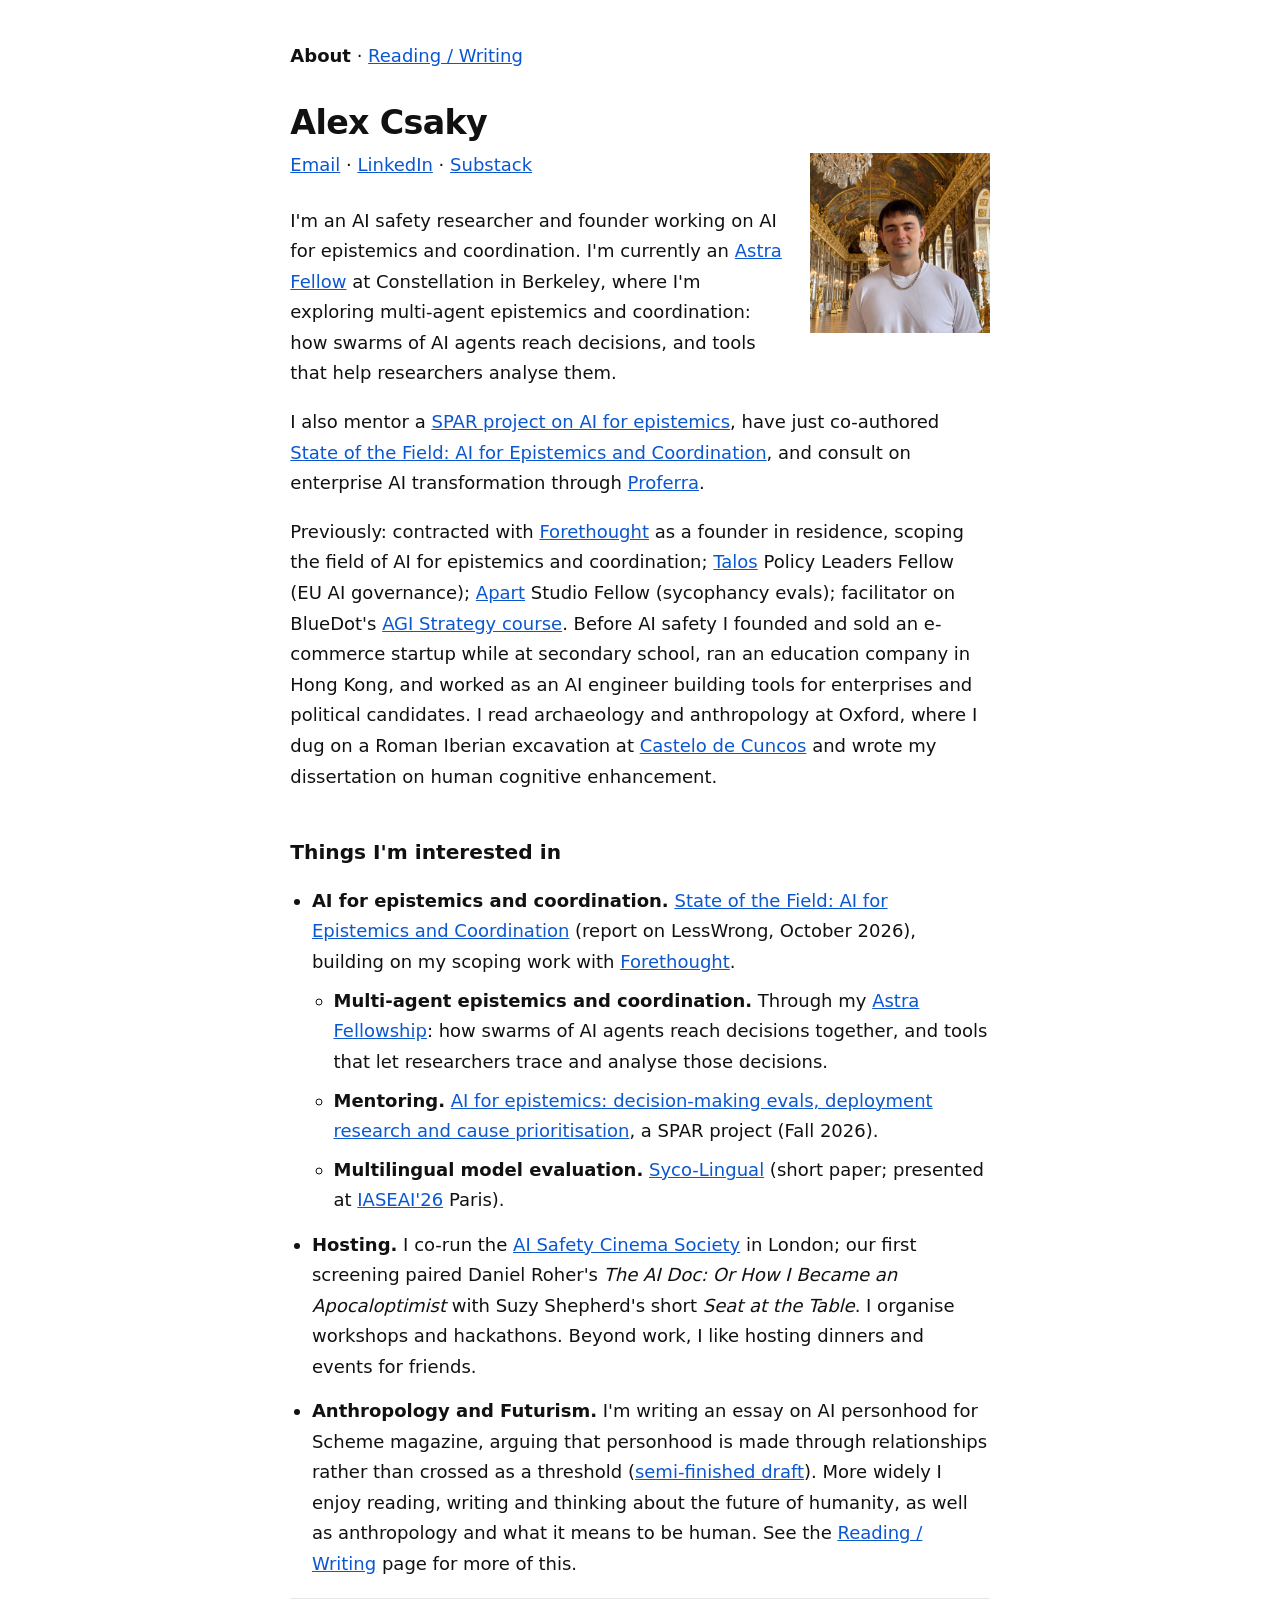
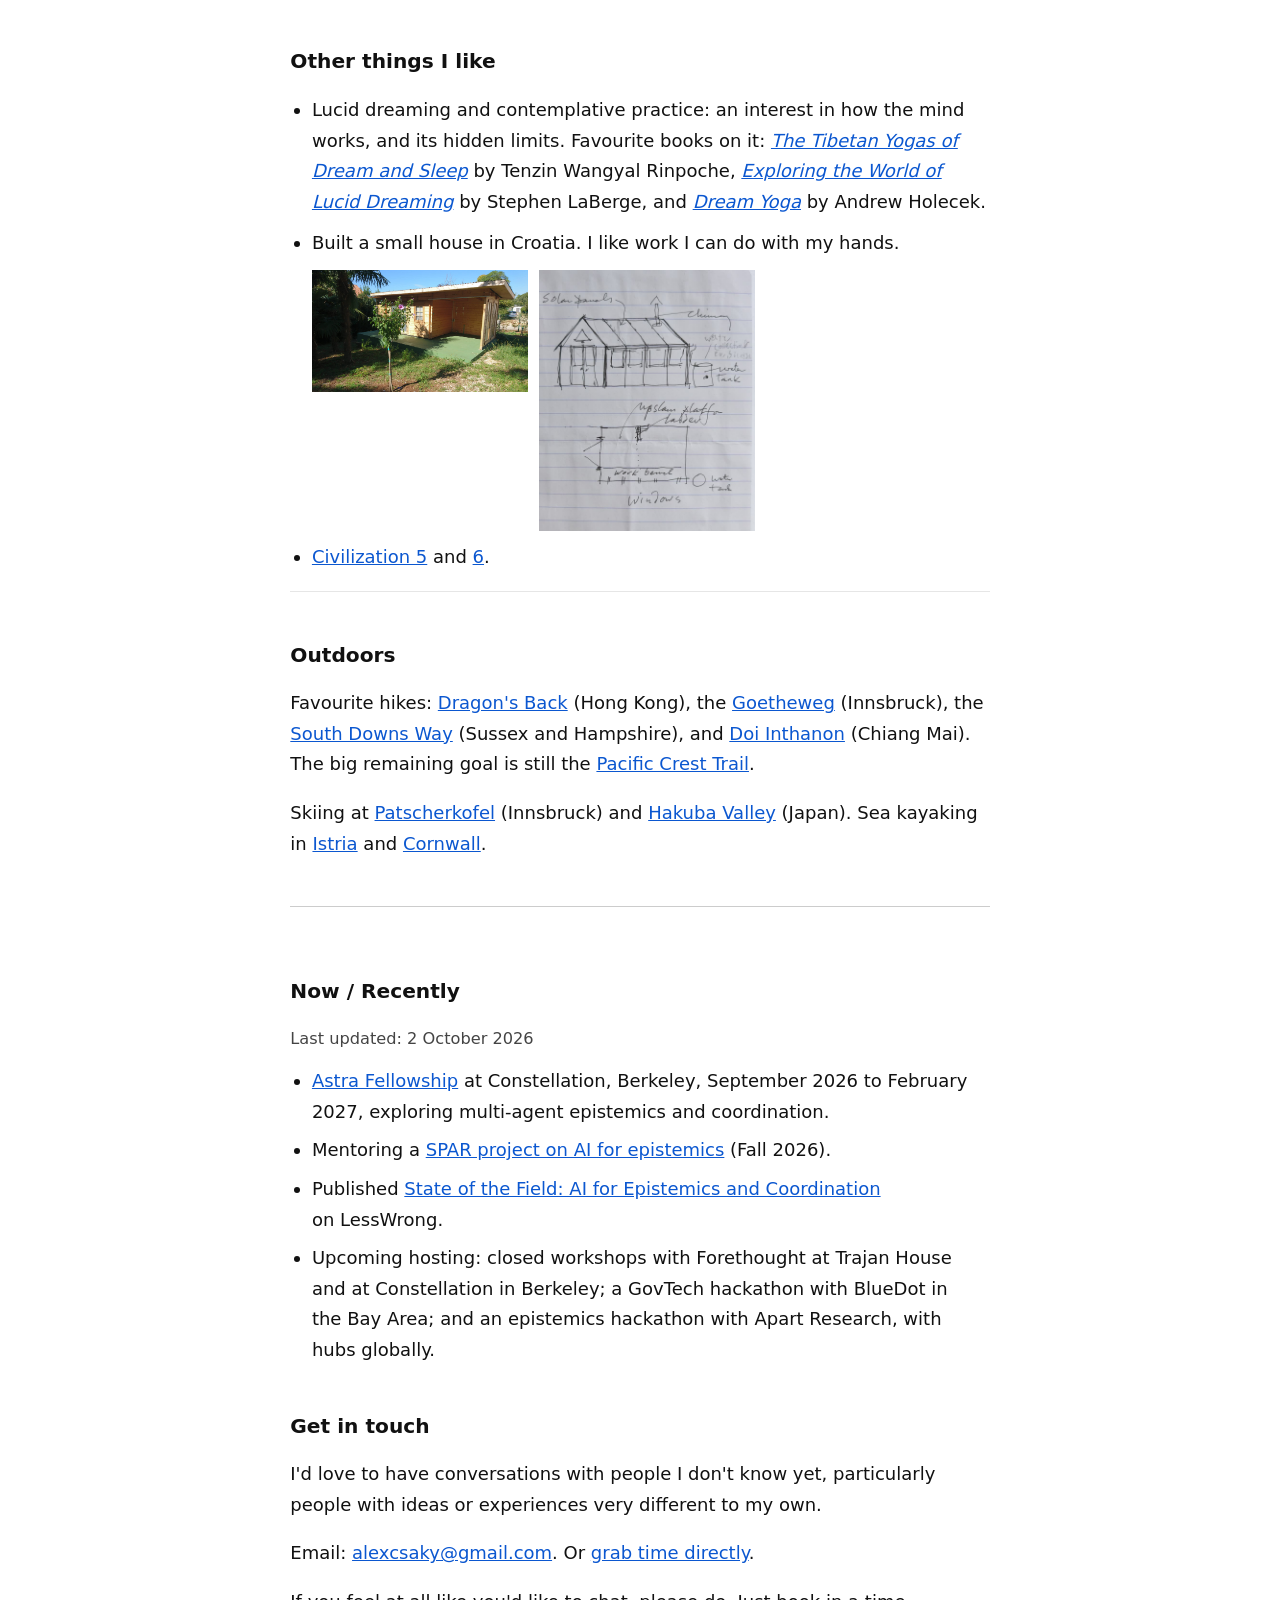
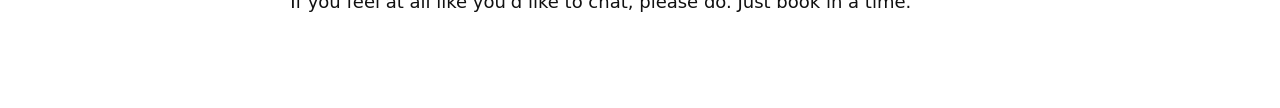
==== index.html @ 769dfc50 "Lead with Astra and multi-agent work; shorten the intro Co-Authored-By: Claude Opus 5.5 <noreply@ant" ====
<!DOCTYPE html>
<html lang="en-GB">
<head>
  <meta charset="utf-8">
  <meta name="viewport" content="width=device-width, initial-scale=1">
  <title>Alex Csaky - AI safety, epistemics, founder</title>
  <meta name="description" content="Alex Csaky is an AI safety researcher and founder working on AI for epistemics and coordination. Astra Fellow exploring multi-agent epistemics and coordination: how swarms of AI agents reach decisions, and tools for researchers who analyse them.">
  <link rel="canonical" href="https://alexcsaky.com/">
  <link rel="icon" href="/favicon.svg" type="image/svg+xml">
  <link rel="stylesheet" href="/style.css">
  <link rel="alternate" type="text/plain" href="/llms-full.txt">
  <link rel="describedby" href="/llms.txt">
  <meta property="og:title" content="Alex Csaky - AI safety, epistemics, founder">
  <meta property="og:description" content="AI safety researcher and founder working on AI for epistemics and coordination. Astra Fellow exploring multi-agent epistemics and coordination: how swarms of AI agents reach decisions, and tools for researchers who analyse them.">
  <meta property="og:url" content="https://alexcsaky.com/">
  <meta property="og:type" content="profile">
  <meta property="og:locale" content="en_GB">
  <meta property="og:site_name" content="Alex Csaky">
  <meta property="profile:first_name" content="Alex">
  <meta property="profile:last_name" content="Csaky">
  <meta property="og:image" content="https://alexcsaky.com/alex.jpg">
  <meta name="twitter:card" content="summary_large_image">
  <meta name="twitter:title" content="Alex Csaky - AI safety, epistemics, founder">
  <meta name="twitter:description" content="AI safety researcher and founder working on AI for epistemics and coordination. Astra Fellow exploring multi-agent epistemics and coordination: how swarms of AI agents reach decisions, and tools for researchers who analyse them.">
  <meta name="twitter:image" content="https://alexcsaky.com/alex.jpg">
  <script type="application/ld+json">
  {
    "@context": "https://schema.org",
    "@graph": [
      {
        "@type": "WebSite",
        "@id": "https://alexcsaky.com/#website",
        "url": "https://alexcsaky.com/",
        "name": "Alex Csaky",
        "inLanguage": "en-GB",
        "dateModified": "2026-10-02",
        "publisher": { "@id": "https://alexcsaky.com/#person" }
      },
      {
        "@type": "Person",
        "@id": "https://alexcsaky.com/#person",
        "name": "Alex Csaky",
        "url": "https://alexcsaky.com/",
        "email": "alexcsaky@gmail.com",
        "image": "https://alexcsaky.com/alex.jpg",
        "jobTitle": "AI safety researcher",
        "description": "AI safety researcher and founder working on AI for epistemics and coordination. Astra Fellow exploring multi-agent epistemics and coordination: how swarms of AI agents reach decisions, and tools for researchers who analyse them.",
        "dateModified": "2026-10-02",
        "affiliation": [
          {
            "@type": "Organization",
            "name": "Astra Fellowship",
            "url": "https://constellation.org/programs/astra"
          },
          {
            "@type": "Organization",
            "name": "Proferra",
            "url": "https://proferra.org/"
          }
        ],
        "alumniOf": {
          "@type": "CollegeOrUniversity",
          "name": "University of Oxford",
          "url": "https://www.ox.ac.uk/"
        },
        "knowsAbout": [
          "AI safety",
          "AI for epistemics and coordination",
          "multi-agent epistemics and coordination",
          "multilingual model evaluation",
          "anthropology"
        ],
        "sameAs": [
          "https://www.linkedin.com/in/alexcsaky",
          "https://github.com/alexcsaky",
          "https://alexcsaky.substack.com/"
        ]
      },
      {
        "@type": "ScholarlyArticle",
        "@id": "https://alexcsaky.com/#syco-lingual",
        "name": "Syco-Lingual",
        "headline": "Syco-Lingual",
        "url": "https://drive.google.com/file/d/1eiPNwKIuWtGbWlBsFRdoDE4I6Yf7R8FO/view",
        "description": "Short paper on multilingual sycophancy evaluation, presented at IASEAI'26 Paris.",
        "author": { "@id": "https://alexcsaky.com/#person" },
        "about": "multilingual model evaluation"
      },
      {
        "@type": "Report",
        "@id": "https://alexcsaky.com/#state-of-the-field",
        "name": "State of the Field: AI for Epistemics and Coordination",
        "headline": "State of the Field: AI for Epistemics and Coordination",
        "url": "https://www.lesswrong.com/posts/uw8RQ8yjKexnhTw6E/state-of-the-field-ai-for-epistemics-and-coordination",
        "datePublished": "2026-10-02",
        "description": "Report mapping the field of AI for epistemics and coordination, drawing on around 65 interviews with builders, funders and researchers.",
        "author": { "@id": "https://alexcsaky.com/#person" },
        "about": "AI for epistemics and coordination"
      }
    ]
  }
  </script>
</head>
<body>
  <main>
    <nav aria-label="Site">
      <a href="/" aria-current="page">About</a>
      ·
      <a href="/writing">Reading / Writing</a>
    </nav>

    <h1>Alex Csaky</h1>
    <figure class="portrait">
      <img src="/alex.jpg" width="960" height="960" alt="Alex Csaky">
    </figure>
    <p class="contact">
      <a href="mailto:alexcsaky@gmail.com">Email</a>
      ·
      <a rel="me" href="https://www.linkedin.com/in/alexcsaky">LinkedIn</a>
      ·
      <a rel="me" href="https://alexcsaky.substack.com/">Substack</a>
    </p>

    <p>I'm an AI safety researcher and founder working on AI for epistemics and coordination. I'm currently an <a href="https://constellation.org/programs/astra">Astra Fellow</a> at Constellation in Berkeley, where I'm exploring multi-agent epistemics and coordination: how swarms of AI agents reach decisions, and tools that help researchers analyse them.</p>

    <p>I also mentor a <a href="https://sparai.org/projects/f26/rec9Oet0sZQOusVbi/">SPAR project on AI for epistemics</a>, have just co-authored <a href="https://www.lesswrong.com/posts/uw8RQ8yjKexnhTw6E/state-of-the-field-ai-for-epistemics-and-coordination">State of the Field: AI for Epistemics and Coordination</a>, and consult on enterprise AI transformation through <a href="https://proferra.org/">Proferra</a>.</p>

    <p>Previously: contracted with <a href="https://www.forethought.org/">Forethought</a> as a founder in residence, scoping the field of AI for epistemics and coordination; <a href="https://www.talosnetwork.org/">Talos</a> Policy Leaders Fellow (EU AI governance); <a href="https://apartresearch.com/">Apart</a> Studio Fellow (sycophancy evals); facilitator on BlueDot's <a href="https://bluedot.org/courses/agi-strategy">AGI Strategy course</a>. Before AI safety I founded and sold an e-commerce startup while at secondary school, ran an education company in Hong Kong, and worked as an AI engineer building tools for enterprises and political candidates. I read archaeology and anthropology at Oxford, where I dug on a Roman Iberian excavation at <a href="https://www.castelodecuncosproject.com/">Castelo de Cuncos</a> and wrote my dissertation on human cognitive enhancement.</p>

    <h2>Things I'm interested in</h2>
    <ul class="receipts">
      <li>
        <strong>AI for epistemics and coordination.</strong>
        <a href="https://www.lesswrong.com/posts/uw8RQ8yjKexnhTw6E/state-of-the-field-ai-for-epistemics-and-coordination">State of the Field: AI for Epistemics and Coordination</a>
        (report on LessWrong, October 2026), building on my scoping work with <a href="https://www.forethought.org/">Forethought</a>.
        <ul>
          <li>
            <strong>Multi-agent epistemics and coordination.</strong>
            Through my <a href="https://constellation.org/programs/astra">Astra Fellowship</a>: how swarms of AI agents reach decisions together, and tools that let researchers trace and analyse those decisions.
          </li>
          <li>
            <strong>Mentoring.</strong>
            <a href="https://sparai.org/projects/f26/rec9Oet0sZQOusVbi/">AI for epistemics: decision-making evals, deployment research and cause prioritisation</a>, a SPAR project (Fall 2026).
          </li>
          <li>
            <strong>Multilingual model evaluation.</strong>
            <a href="https://drive.google.com/file/d/1eiPNwKIuWtGbWlBsFRdoDE4I6Yf7R8FO/view">Syco-Lingual</a>
            (short paper; presented at
            <a href="https://www.iaseai.org/">IASEAI'26</a> Paris).
          </li>
        </ul>
      </li>
      <li>
        <strong>Hosting.</strong>
        I co-run the <a href="https://luma.com/kp2cff0u">AI Safety Cinema Society</a> in London; our first screening paired Daniel Roher's <em>The AI Doc: Or How I Became an Apocaloptimist</em> with Suzy Shepherd's short <em>Seat at the Table</em>. I organise workshops and hackathons. Beyond work, I like hosting dinners and events for friends.
      </li>
      <li>
        <strong>Anthropology and Futurism.</strong>
        I'm writing an essay on AI personhood for Scheme magazine, arguing that personhood is made through relationships rather than crossed as a threshold
        (<a href="https://docs.google.com/document/d/1YOCFeEOWer5-YHvAE5T7p64CQtV5vrJy/edit?usp=sharing">semi-finished draft</a>).
        More widely I enjoy reading, writing and thinking about the future of humanity, as well as anthropology and what it means to be human. See the <a href="/writing">Reading / Writing</a> page for more of this.
      </li>
    </ul>

    <section class="texture" aria-labelledby="other-things">
      <h2 id="other-things">Other things I like</h2>
      <ul>
        <li>
          Lucid dreaming and contemplative practice: an interest in how the mind works, and its hidden limits.
          Favourite books on it:
          <a href="https://www.penguinrandomhouse.com/books/224291/the-tibetan-yogas-of-dream-and-sleep-by-tenzin-wangyal-rinpoche/"><em>The Tibetan Yogas of Dream and Sleep</em></a> by Tenzin Wangyal Rinpoche,
          <a href="https://www.penguinrandomhouse.com/books/96900/exploring-the-world-of-lucid-dreaming-by-stephen-laberge-phd-and-howard-rheingold/"><em>Exploring the World of Lucid Dreaming</em></a> by Stephen LaBerge,
          and <a href="https://www.soundstrue.com/products/dream-yoga"><em>Dream Yoga</em></a> by Andrew Holecek.
        </li>
        <li>
          Built a small house in Croatia. I like work I can do with my hands.
          <figure class="house">
            <img src="/house.jpg" width="1496" height="842" alt="Small wooden house in Croatia, with a porch and a young tree in flower">
            <img src="/sketch.jpg" width="900" height="1088" alt="Notebook sketch of the house: perspective drawing and floor plan, with solar panels, chimney, and water tank">
          </figure>
        </li>
        <li>
          <a href="https://en.wikipedia.org/wiki/Civilization_V">Civilization 5</a>
          and
          <a href="https://en.wikipedia.org/wiki/Civilization_VI">6</a>.
        </li>
      </ul>
    </section>

    <section class="texture" aria-labelledby="outdoors">
      <h2 id="outdoors">Outdoors</h2>
      <p>
        Favourite hikes:
        <a href="https://en.wikipedia.org/wiki/Dragon%27s_Back">Dragon's Back</a> (Hong Kong),
        the <a href="https://nordkette.com/en/hiking-trails/the-goetheweg/">Goetheweg</a> (Innsbruck),
        the <a href="https://www.nationaltrail.co.uk/en_GB/trails/south-downs-way/">South Downs Way</a> (Sussex and Hampshire),
        and <a href="https://en.wikipedia.org/wiki/Doi_Inthanon">Doi Inthanon</a> (Chiang Mai).
        The big remaining goal is still the <a href="https://www.pcta.org/">Pacific Crest Trail</a>.
      </p>
      <p>
        Skiing at <a href="https://en.wikipedia.org/wiki/Patscherkofel">Patscherkofel</a> (Innsbruck) and
        <a href="https://www.hakubavalley.com/">Hakuba Valley</a> (Japan).
        Sea kayaking in <a href="https://en.wikipedia.org/wiki/Istria">Istria</a> and
        <a href="https://en.wikipedia.org/wiki/Cornwall">Cornwall</a>.
      </p>
    </section>

    <section id="now" aria-labelledby="now-heading">
      <h2 id="now-heading">Now / Recently</h2>
      <p class="updated">Last updated: <time datetime="2026-10-02">2 October 2026</time></p>
      <ul>
        <li>
          <a href="https://constellation.org/programs/astra">Astra Fellowship</a>
          at Constellation, Berkeley, September 2026 to February 2027, exploring multi-agent epistemics and coordination.
        </li>
        <li>Mentoring a <a href="https://sparai.org/projects/f26/rec9Oet0sZQOusVbi/">SPAR project on AI for epistemics</a> (Fall 2026).</li>
        <li>
          Published <a href="https://www.lesswrong.com/posts/uw8RQ8yjKexnhTw6E/state-of-the-field-ai-for-epistemics-and-coordination">State of the Field: AI for Epistemics and Coordination</a> on LessWrong.
        </li>
        <li>Upcoming hosting: closed workshops with Forethought at Trajan House and at Constellation in Berkeley; a GovTech hackathon with BlueDot in the Bay Area; and an epistemics hackathon with Apart Research, with hubs globally.</li>
      </ul>
    </section>

    <section id="contact" aria-labelledby="contact-heading">
      <h2 id="contact-heading">Get in touch</h2>
      <p>I'd love to have conversations with people I don't know yet, particularly people with ideas or experiences very different to my own.</p>
      <p>
        Email:
        <a href="mailto:alexcsaky@gmail.com">alexcsaky@gmail.com</a>.
        Or <a href="https://calendly.com/alexcsaky/chat">grab time directly</a>.
      </p>
      <p>If you feel at all like you'd like to chat, please do. Just book in a time.</p>
    </section>
  </main>
</body>
</html>
---- style.css ----
*,
*::before,
*::after {
  box-sizing: border-box;
}

html {
  font-size: 112.5%;
}

body {
  margin: 0;
  color: #111;
  background: #fff;
  font-family: system-ui, "Segoe UI", Roboto, Helvetica, Arial, sans-serif;
  line-height: 1.7;
  overflow-wrap: break-word;
}

main {
  max-width: 65ch;
  margin: 0 auto;
  padding: 2.25rem 1.25rem 4rem;
}

nav {
  margin-bottom: 1.75rem;
}

nav a[aria-current="page"] {
  color: inherit;
  text-decoration: none;
  font-weight: 600;
}

h1,
h2,
h3 {
  text-wrap: balance;
}

h1 {
  font-size: 1.85rem;
  font-weight: 650;
  letter-spacing: -0.02em;
  line-height: 1.2;
  margin: 0 0 0.4rem;
}

h2 {
  font-size: 1.12rem;
  font-weight: 650;
  margin: 2.4rem 0 0.9rem;
  clear: both;
}

h3 {
  font-size: 1rem;
  font-weight: 650;
  margin: 1.4rem 0 0.5rem;
}

p,
ul {
  margin: 0 0 1rem;
  text-wrap: pretty;
}

ul {
  padding-left: 1.2rem;
}

li + li {
  margin-top: 0.45rem;
}

.receipts > li {
  margin-top: 0.75rem;
}

.receipts ul {
  margin: 0.45rem 0 0;
}

.texture {
  border-top: 1px solid #e6e6e6;
  padding-top: 0.15rem;
}

.texture li {
  margin-top: 0.6rem;
}

.contact {
  margin: 0 0 1.4rem;
}

a {
  color: #0b57d0;
}

a:visited {
  color: #5b21b6;
}

a:hover {
  text-decoration-thickness: 2px;
}

a:focus-visible {
  outline: 2px solid #111;
  outline-offset: 2px;
}

.placeholder {
  background: #fff3bf;
}

#now {
  margin-top: 2.6rem;
  padding-top: 1.35rem;
  border-top: 1px solid #ccc;
}

.updated {
  color: #444;
  font-size: 0.9rem;
  margin-bottom: 0.75rem;
}

#contact {
  margin-top: 2.4rem;
}

footer {
  margin-top: 3rem;
  color: #666;
  font-size: 0.85rem;
}

.portrait {
  margin: 0 0 1.25rem;
  padding: 0;
}

.portrait img {
  display: block;
  width: 10rem;
  height: auto;
}

.house {
  display: flex;
  flex-wrap: wrap;
  align-items: flex-start;
  gap: 0.6rem;
  margin: 0.65rem 0 0;
  padding: 0;
}

.house img {
  display: block;
  width: 12rem;
  height: auto;
}

@media (min-width: 52rem) {
  .portrait {
    float: right;
    margin: 0.2rem 0 1rem 1.4rem;
  }
}
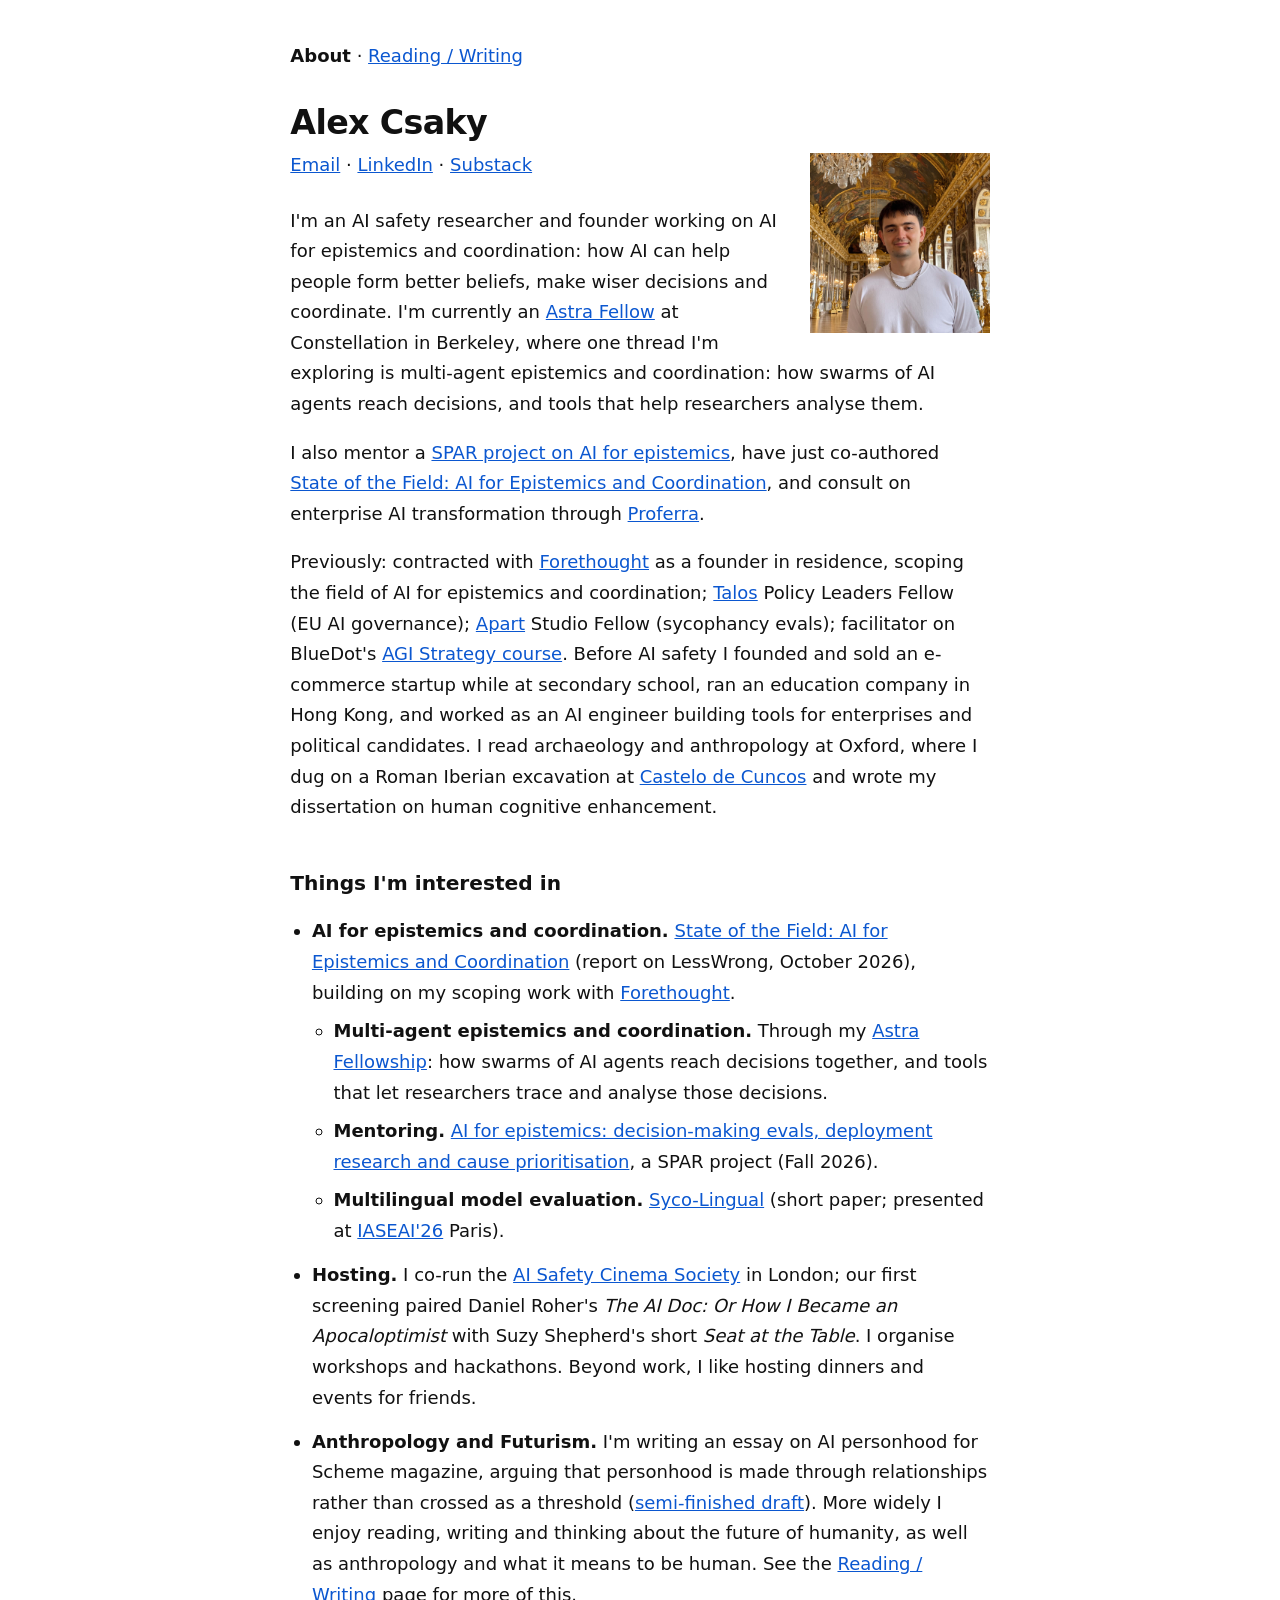
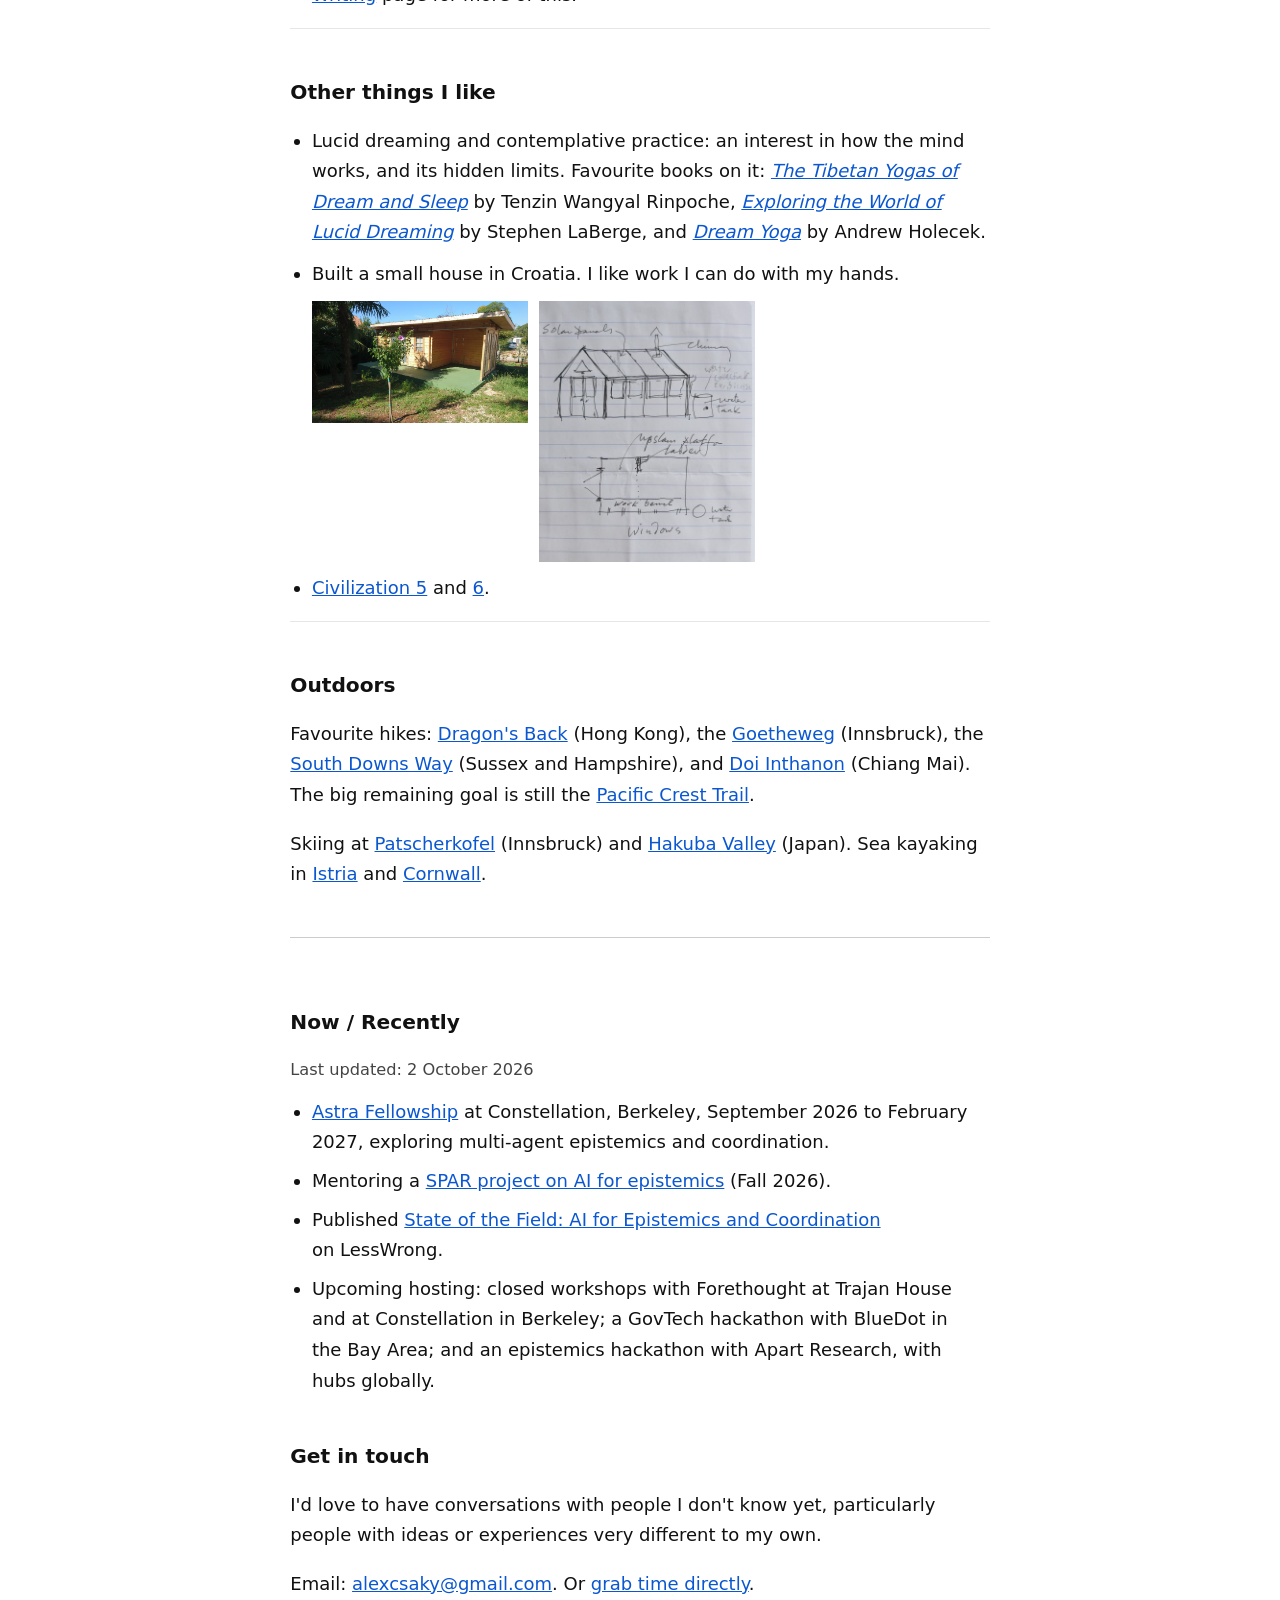
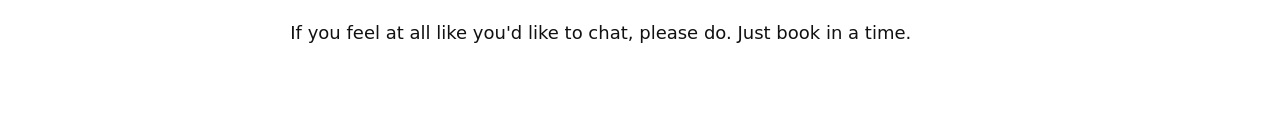
==== commit df49d03d: "Frame multi-agent work as one current thread within AI for epistemics and coordination Co-Authored-B" ====
--- a/index.html
+++ b/index.html
@@ -4,14 +4,14 @@
   <meta charset="utf-8">
   <meta name="viewport" content="width=device-width, initial-scale=1">
   <title>Alex Csaky - AI safety, epistemics, founder</title>
-  <meta name="description" content="Alex Csaky is an AI safety researcher and founder working on AI for epistemics and coordination. Astra Fellow exploring multi-agent epistemics and coordination: how swarms of AI agents reach decisions, and tools for researchers who analyse them.">
+  <meta name="description" content="Alex Csaky is an AI safety researcher and founder working on AI for epistemics and coordination: how AI can help people form better beliefs, make wiser decisions and coordinate. Astra Fellow, currently exploring multi-agent epistemics.">
   <link rel="canonical" href="https://alexcsaky.com/">
   <link rel="icon" href="/favicon.svg" type="image/svg+xml">
   <link rel="stylesheet" href="/style.css">
   <link rel="alternate" type="text/plain" href="/llms-full.txt">
   <link rel="describedby" href="/llms.txt">
   <meta property="og:title" content="Alex Csaky - AI safety, epistemics, founder">
-  <meta property="og:description" content="AI safety researcher and founder working on AI for epistemics and coordination. Astra Fellow exploring multi-agent epistemics and coordination: how swarms of AI agents reach decisions, and tools for researchers who analyse them.">
+  <meta property="og:description" content="AI safety researcher and founder working on AI for epistemics and coordination: how AI can help people form better beliefs, make wiser decisions and coordinate. Astra Fellow, currently exploring multi-agent epistemics.">
   <meta property="og:url" content="https://alexcsaky.com/">
   <meta property="og:type" content="profile">
   <meta property="og:locale" content="en_GB">
@@ -21,7 +21,7 @@
   <meta property="og:image" content="https://alexcsaky.com/alex.jpg">
   <meta name="twitter:card" content="summary_large_image">
   <meta name="twitter:title" content="Alex Csaky - AI safety, epistemics, founder">
-  <meta name="twitter:description" content="AI safety researcher and founder working on AI for epistemics and coordination. Astra Fellow exploring multi-agent epistemics and coordination: how swarms of AI agents reach decisions, and tools for researchers who analyse them.">
+  <meta name="twitter:description" content="AI safety researcher and founder working on AI for epistemics and coordination: how AI can help people form better beliefs, make wiser decisions and coordinate. Astra Fellow, currently exploring multi-agent epistemics.">
   <meta name="twitter:image" content="https://alexcsaky.com/alex.jpg">
   <script type="application/ld+json">
   {
@@ -44,7 +44,7 @@
         "email": "alexcsaky@gmail.com",
         "image": "https://alexcsaky.com/alex.jpg",
         "jobTitle": "AI safety researcher",
-        "description": "AI safety researcher and founder working on AI for epistemics and coordination. Astra Fellow exploring multi-agent epistemics and coordination: how swarms of AI agents reach decisions, and tools for researchers who analyse them.",
+        "description": "AI safety researcher and founder working on AI for epistemics and coordination: how AI can help people form better beliefs, make wiser decisions and coordinate. Astra Fellow, currently exploring multi-agent epistemics.",
         "dateModified": "2026-10-02",
         "affiliation": [
           {
@@ -121,7 +121,7 @@
       <a rel="me" href="https://alexcsaky.substack.com/">Substack</a>
     </p>
 
-    <p>I'm an AI safety researcher and founder working on AI for epistemics and coordination. I'm currently an <a href="https://constellation.org/programs/astra">Astra Fellow</a> at Constellation in Berkeley, where I'm exploring multi-agent epistemics and coordination: how swarms of AI agents reach decisions, and tools that help researchers analyse them.</p>
+    <p>I'm an AI safety researcher and founder working on AI for epistemics and coordination: how AI can help people form better beliefs, make wiser decisions and coordinate. I'm currently an <a href="https://constellation.org/programs/astra">Astra Fellow</a> at Constellation in Berkeley, where one thread I'm exploring is multi-agent epistemics and coordination: how swarms of AI agents reach decisions, and tools that help researchers analyse them.</p>
 
     <p>I also mentor a <a href="https://sparai.org/projects/f26/rec9Oet0sZQOusVbi/">SPAR project on AI for epistemics</a>, have just co-authored <a href="https://www.lesswrong.com/posts/uw8RQ8yjKexnhTw6E/state-of-the-field-ai-for-epistemics-and-coordination">State of the Field: AI for Epistemics and Coordination</a>, and consult on enterprise AI transformation through <a href="https://proferra.org/">Proferra</a>.</p>
 
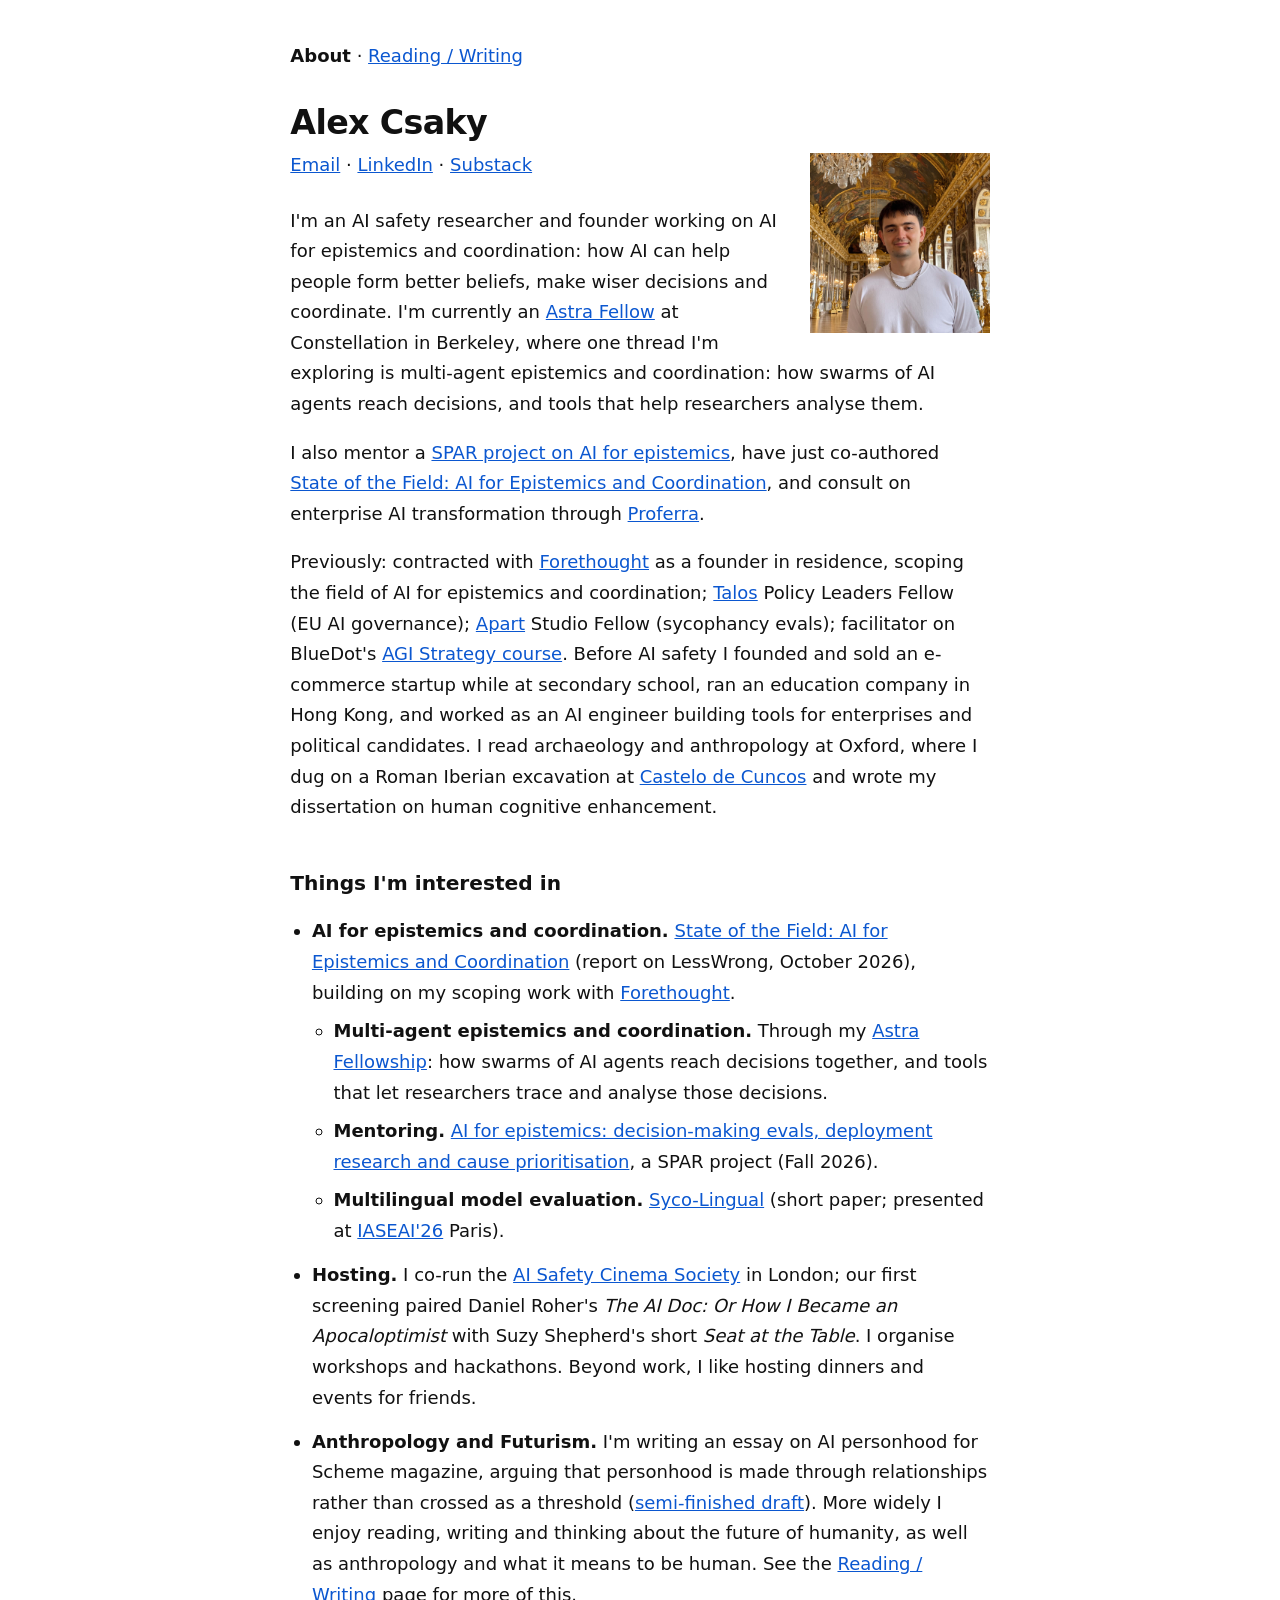
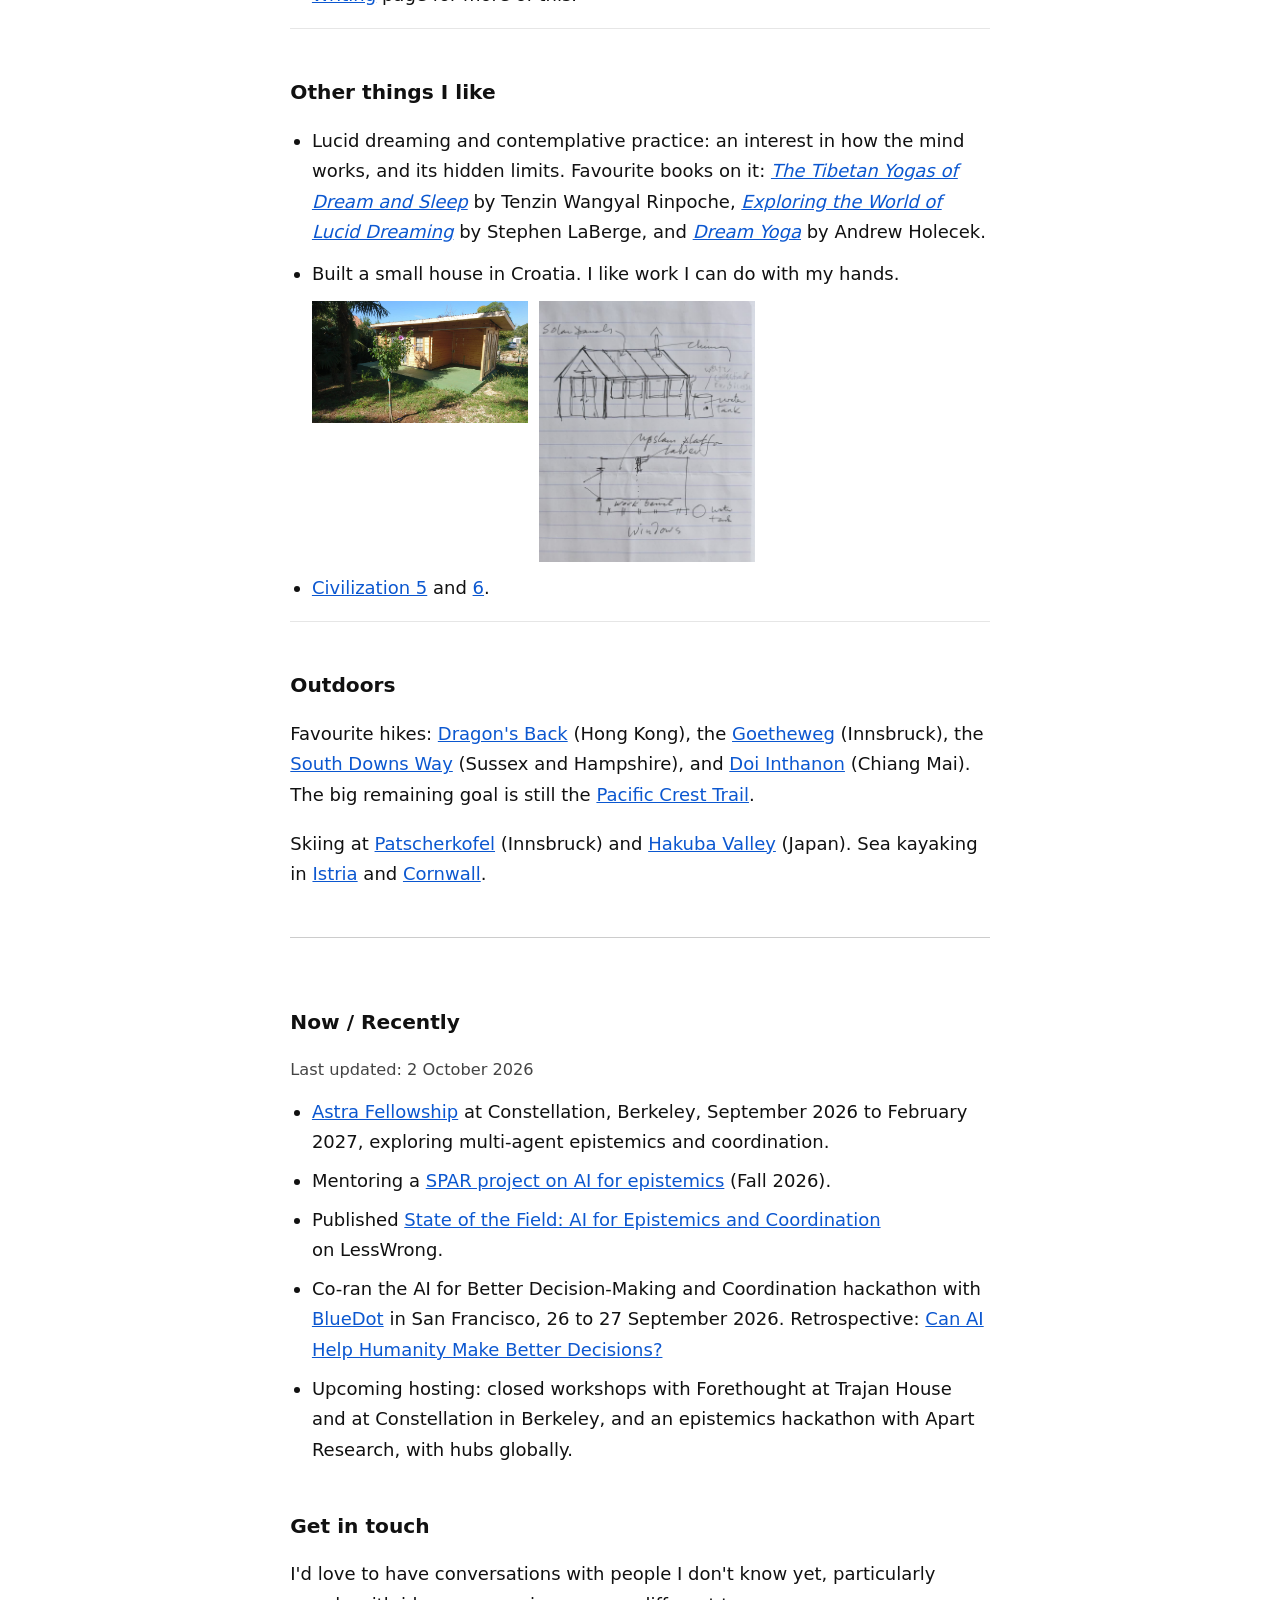
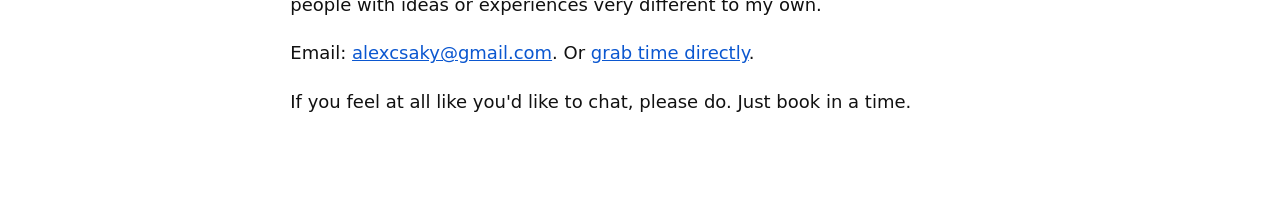
==== commit dddbd4ee: "Add BlueDot hackathon retrospective to Now and Reading / Writing Co-Authored-By: Claude Opus 5.5 <no" ====
--- a/index.html
+++ b/index.html
@@ -217,7 +217,10 @@
         <li>
           Published <a href="https://www.lesswrong.com/posts/uw8RQ8yjKexnhTw6E/state-of-the-field-ai-for-epistemics-and-coordination">State of the Field: AI for Epistemics and Coordination</a> on LessWrong.
         </li>
-        <li>Upcoming hosting: closed workshops with Forethought at Trajan House and at Constellation in Berkeley; a GovTech hackathon with BlueDot in the Bay Area; and an epistemics hackathon with Apart Research, with hubs globally.</li>
+        <li>
+          Co-ran the AI for Better Decision-Making and Coordination hackathon with <a href="https://bluedot.org/">BlueDot</a> in San Francisco, 26 to 27 September 2026. Retrospective: <a href="https://blog.bluedot.org/p/can-ai-help-humanity-make-better">Can AI Help Humanity Make Better Decisions?</a>
+        </li>
+        <li>Upcoming hosting: closed workshops with Forethought at Trajan House and at Constellation in Berkeley, and an epistemics hackathon with Apart Research, with hubs globally.</li>
       </ul>
     </section>
 
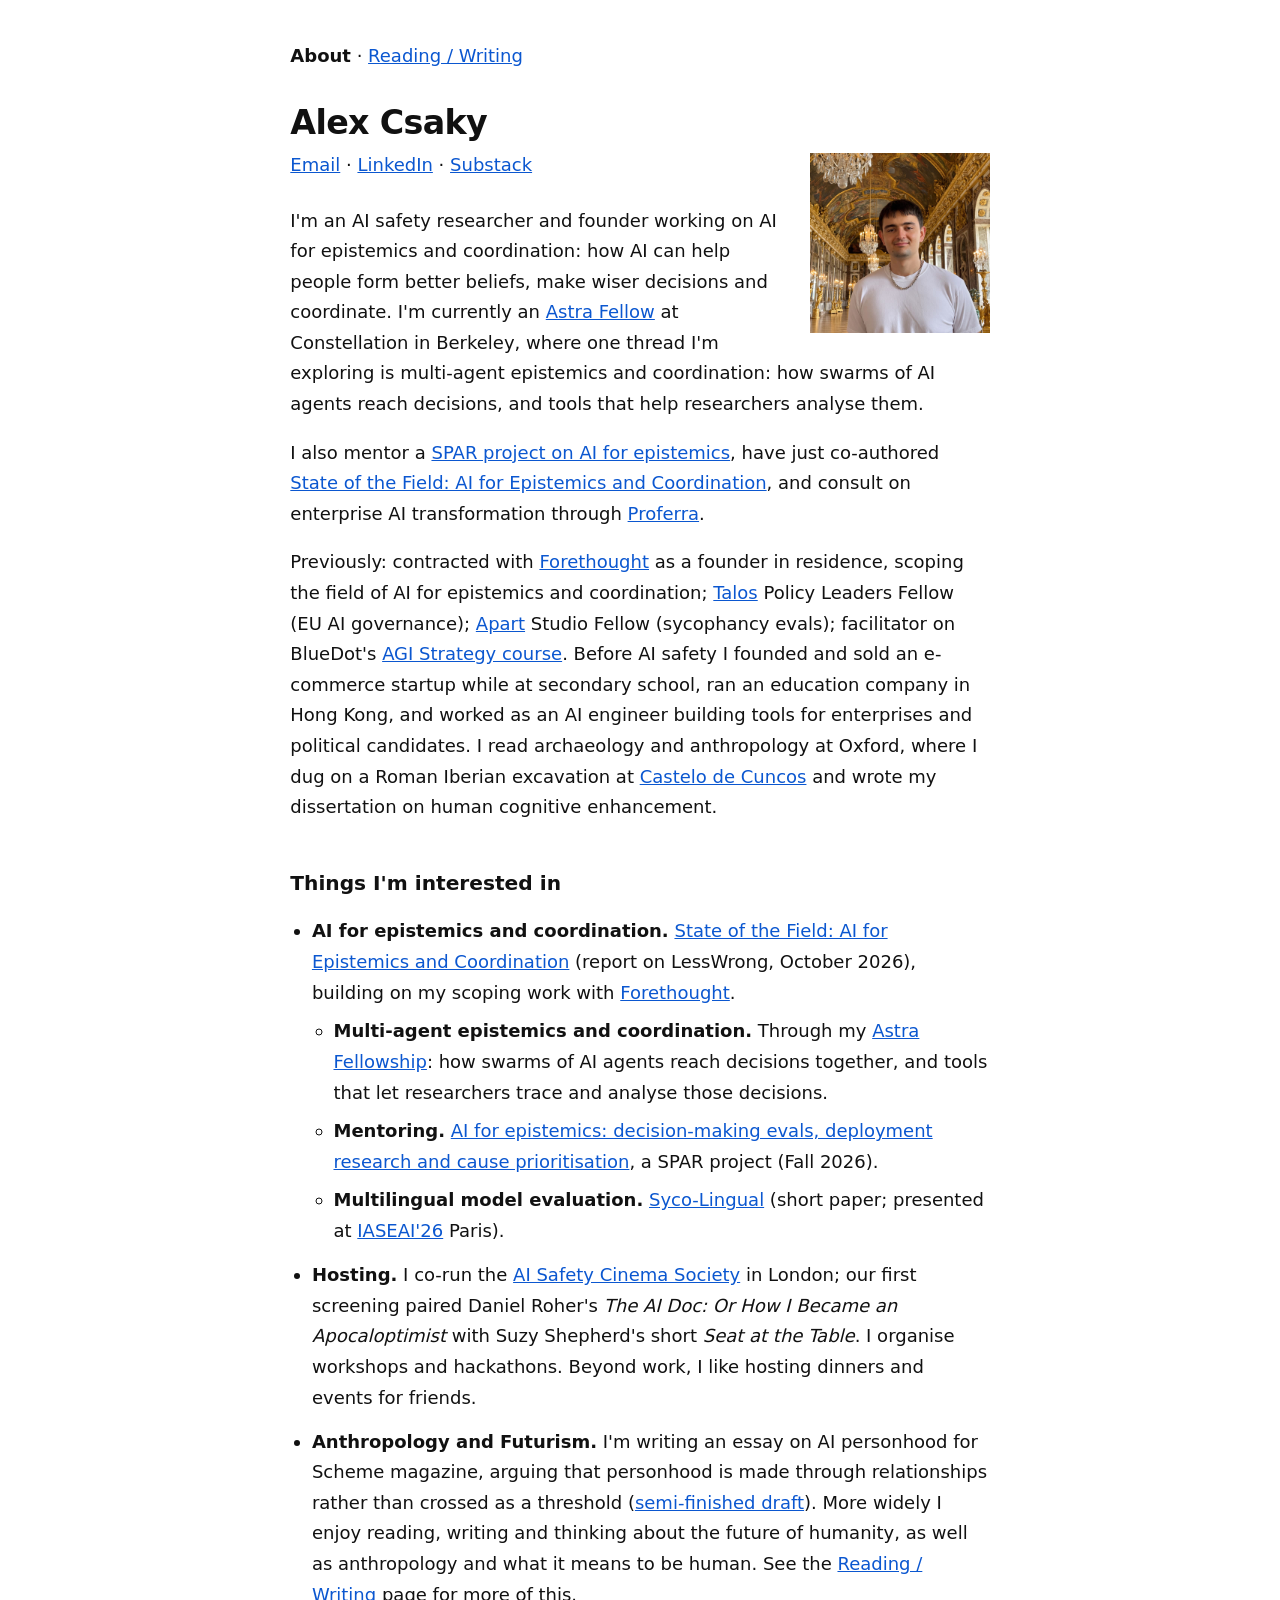
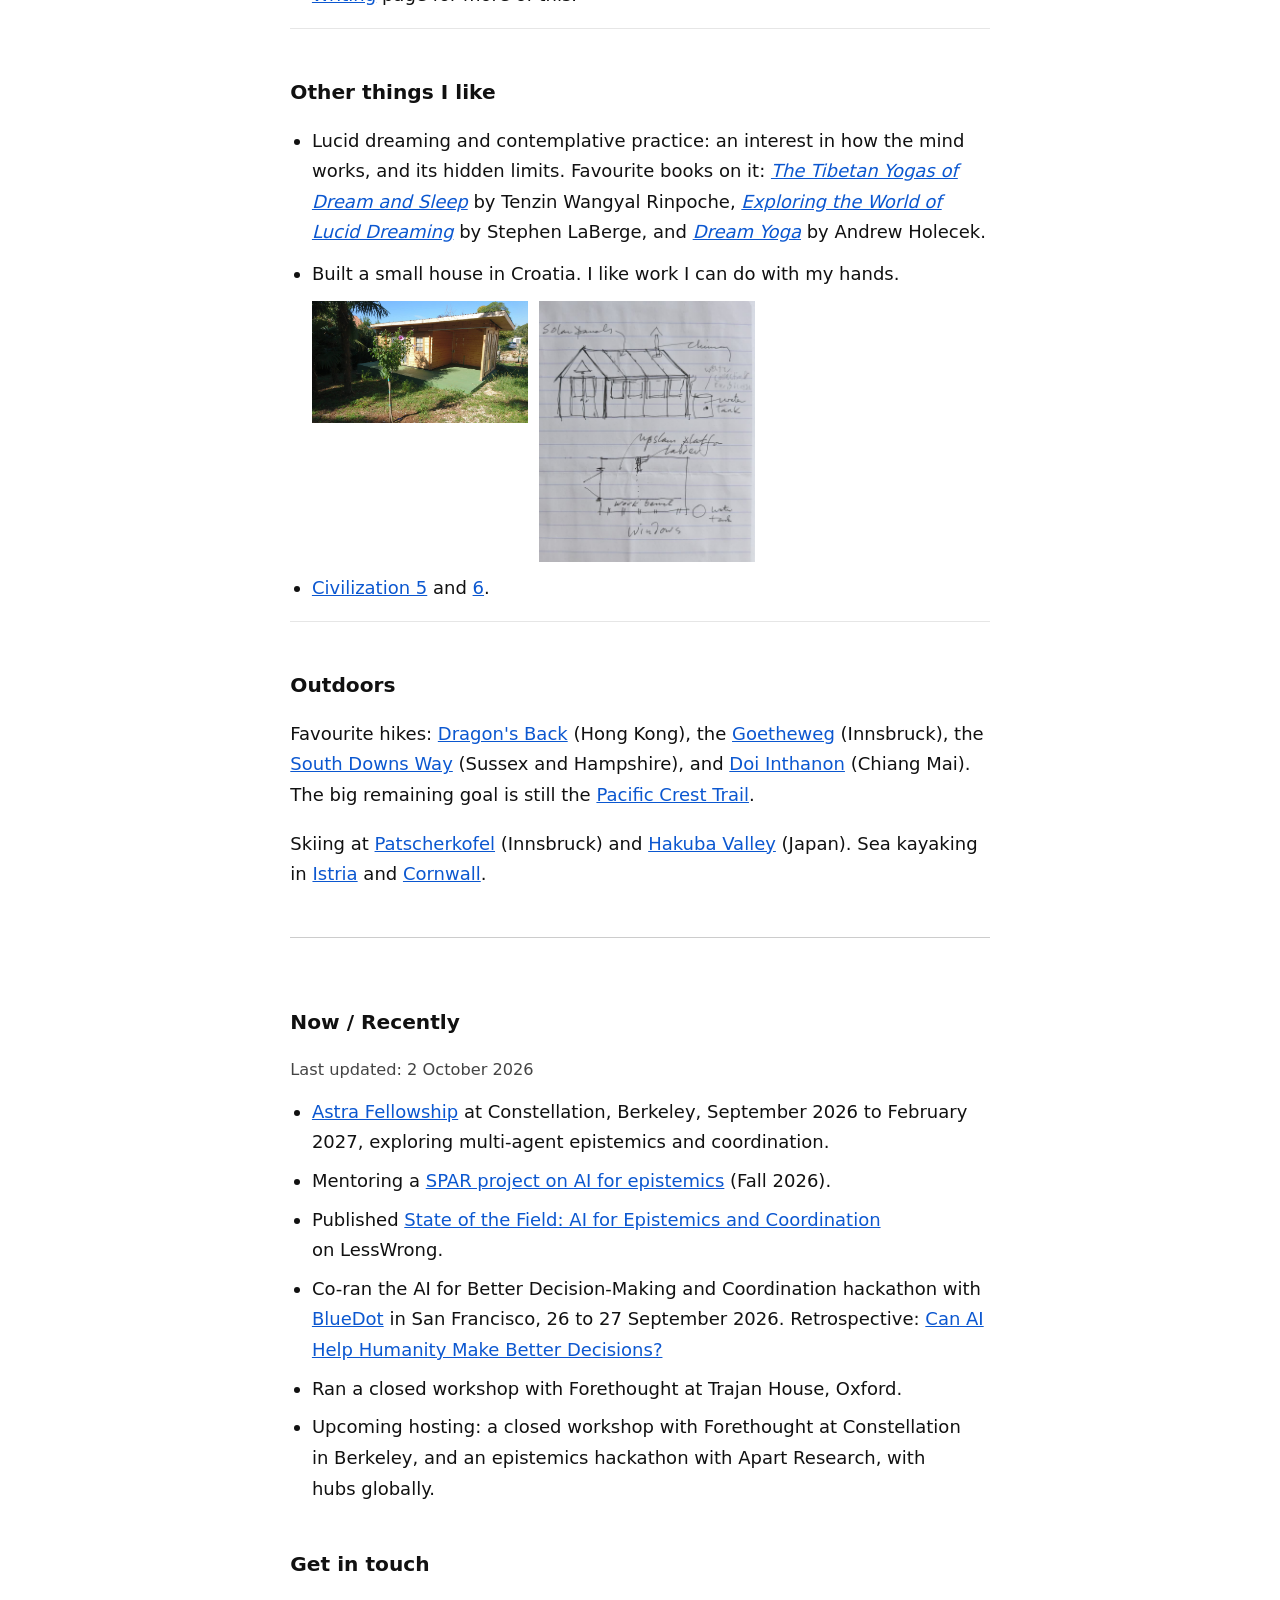
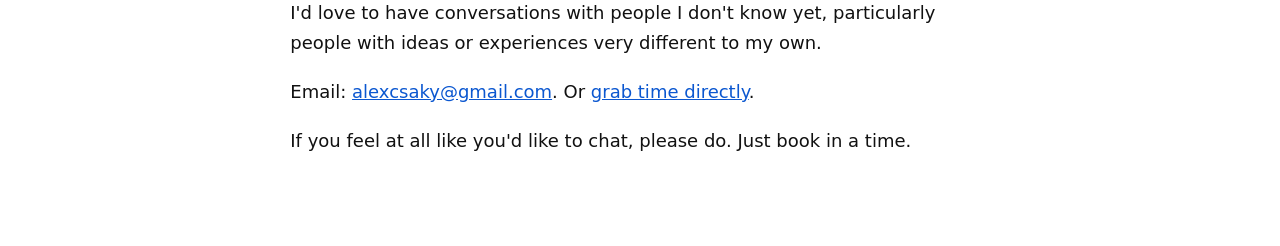
==== commit 376cc71a: "Mark the Forethought workshop at Trajan House as done Co-Authored-By: Claude Opus 5.5 <noreply@anthr" ====
--- a/index.html
+++ b/index.html
@@ -220,7 +220,8 @@
         <li>
           Co-ran the AI for Better Decision-Making and Coordination hackathon with <a href="https://bluedot.org/">BlueDot</a> in San Francisco, 26 to 27 September 2026. Retrospective: <a href="https://blog.bluedot.org/p/can-ai-help-humanity-make-better">Can AI Help Humanity Make Better Decisions?</a>
         </li>
-        <li>Upcoming hosting: closed workshops with Forethought at Trajan House and at Constellation in Berkeley, and an epistemics hackathon with Apart Research, with hubs globally.</li>
+        <li>Ran a closed workshop with Forethought at Trajan House, Oxford.</li>
+        <li>Upcoming hosting: a closed workshop with Forethought at Constellation in Berkeley, and an epistemics hackathon with Apart Research, with hubs globally.</li>
       </ul>
     </section>
 
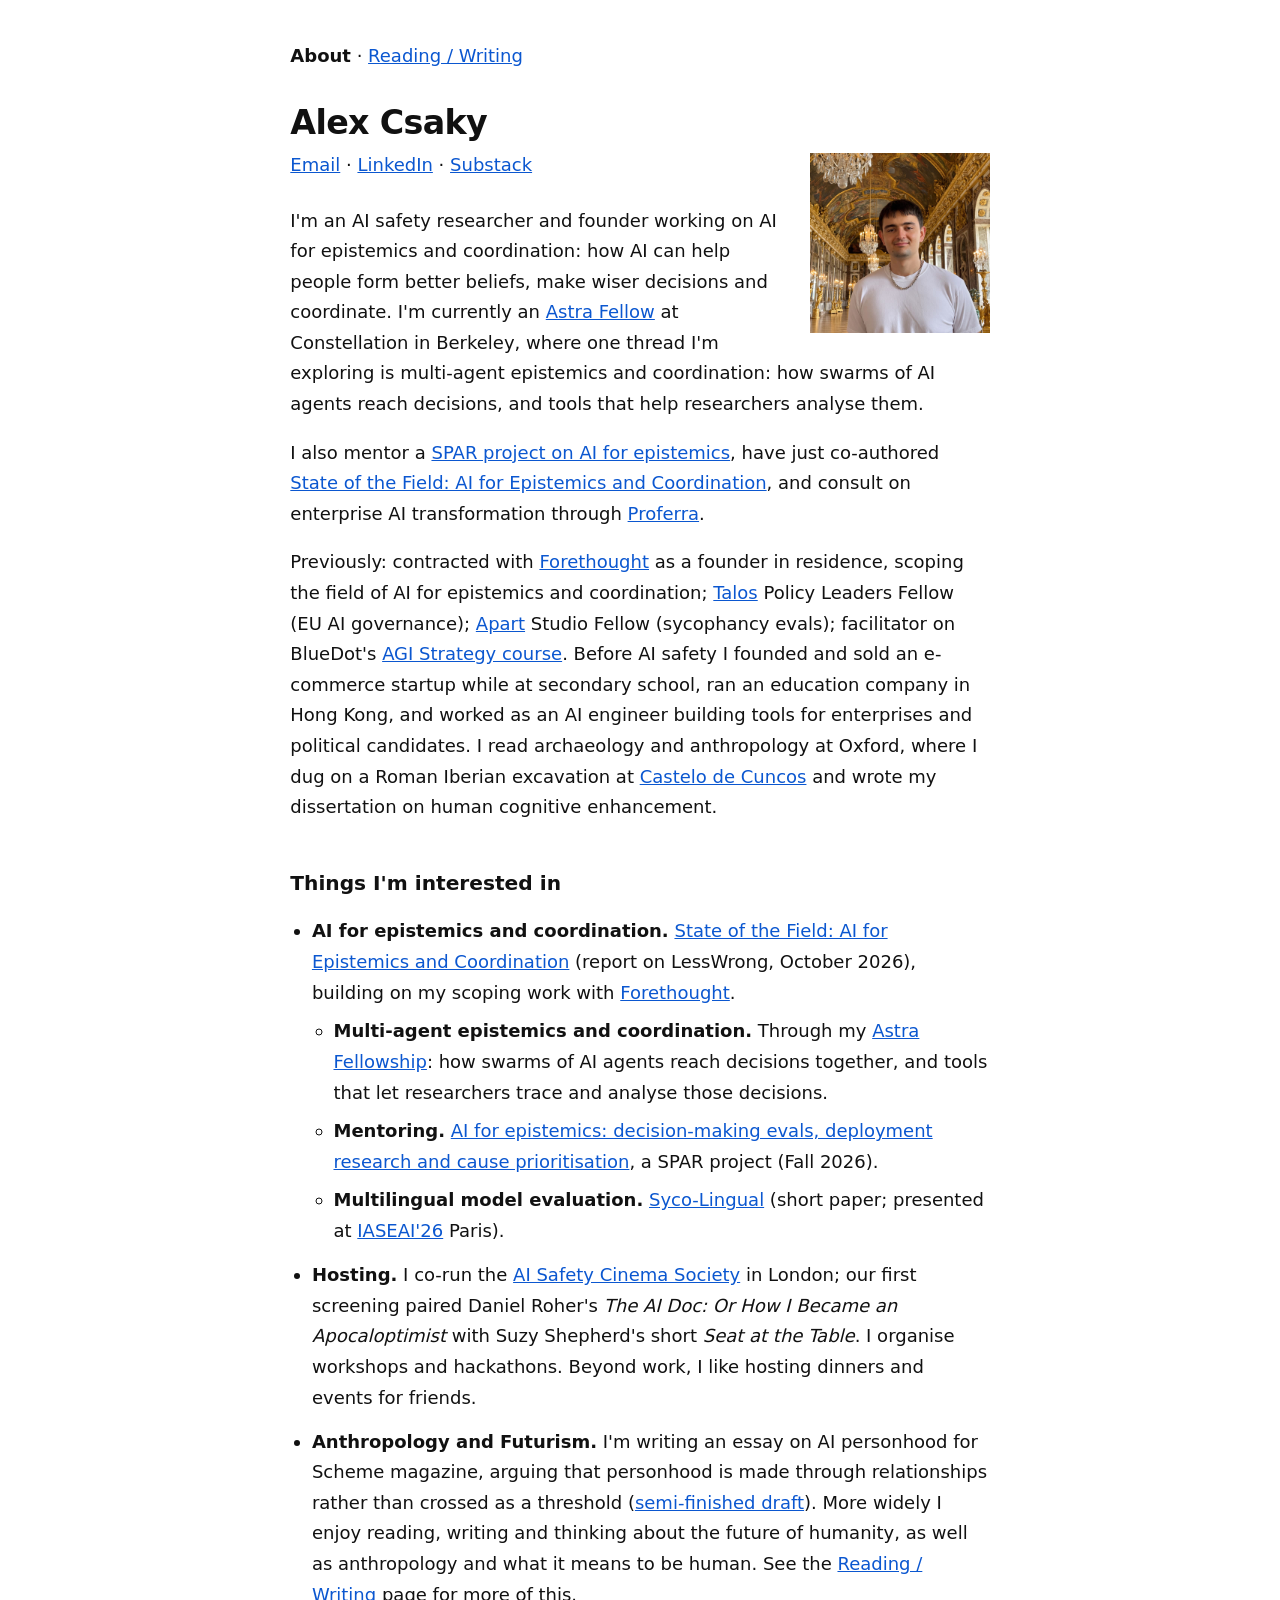
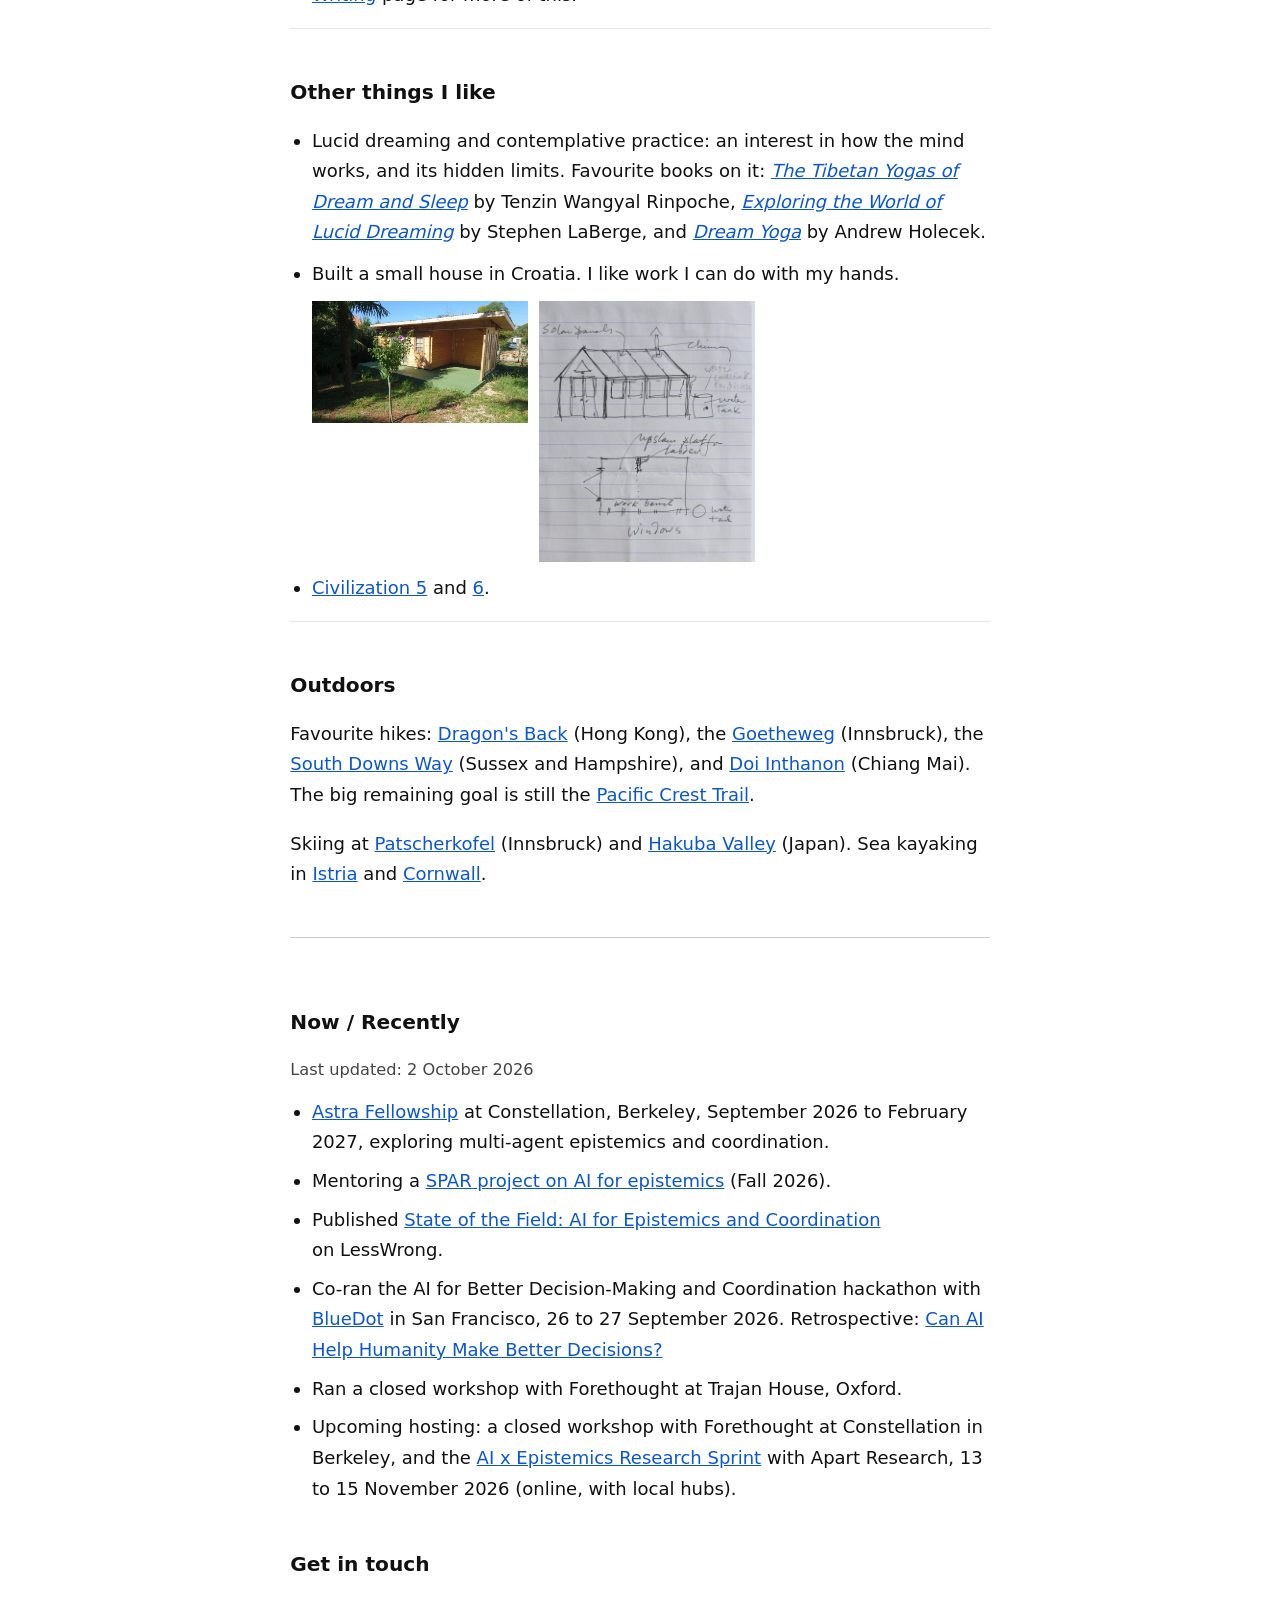
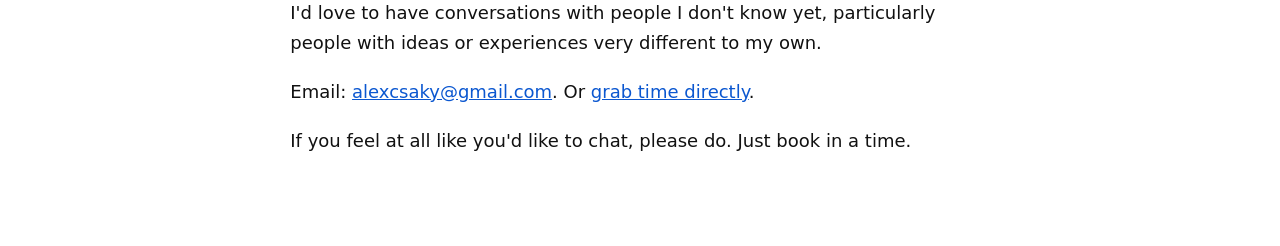
==== commit 27daf079: "Link the Apart AI x Epistemics Research Sprint Co-Authored-By: Claude Opus 5.5 <noreply@anthropic.co" ====
--- a/index.html
+++ b/index.html
@@ -221,7 +221,7 @@
           Co-ran the AI for Better Decision-Making and Coordination hackathon with <a href="https://bluedot.org/">BlueDot</a> in San Francisco, 26 to 27 September 2026. Retrospective: <a href="https://blog.bluedot.org/p/can-ai-help-humanity-make-better">Can AI Help Humanity Make Better Decisions?</a>
         </li>
         <li>Ran a closed workshop with Forethought at Trajan House, Oxford.</li>
-        <li>Upcoming hosting: a closed workshop with Forethought at Constellation in Berkeley, and an epistemics hackathon with Apart Research, with hubs globally.</li>
+        <li>Upcoming hosting: a closed workshop with Forethought at Constellation in Berkeley, and the <a href="https://apartresearch.com/sprints/ai-x-epistemics-research-sprint-2026-11-13-to-2026-11-15">AI x Epistemics Research Sprint</a> with Apart Research, 13 to 15 November 2026 (online, with local hubs).</li>
       </ul>
     </section>
 
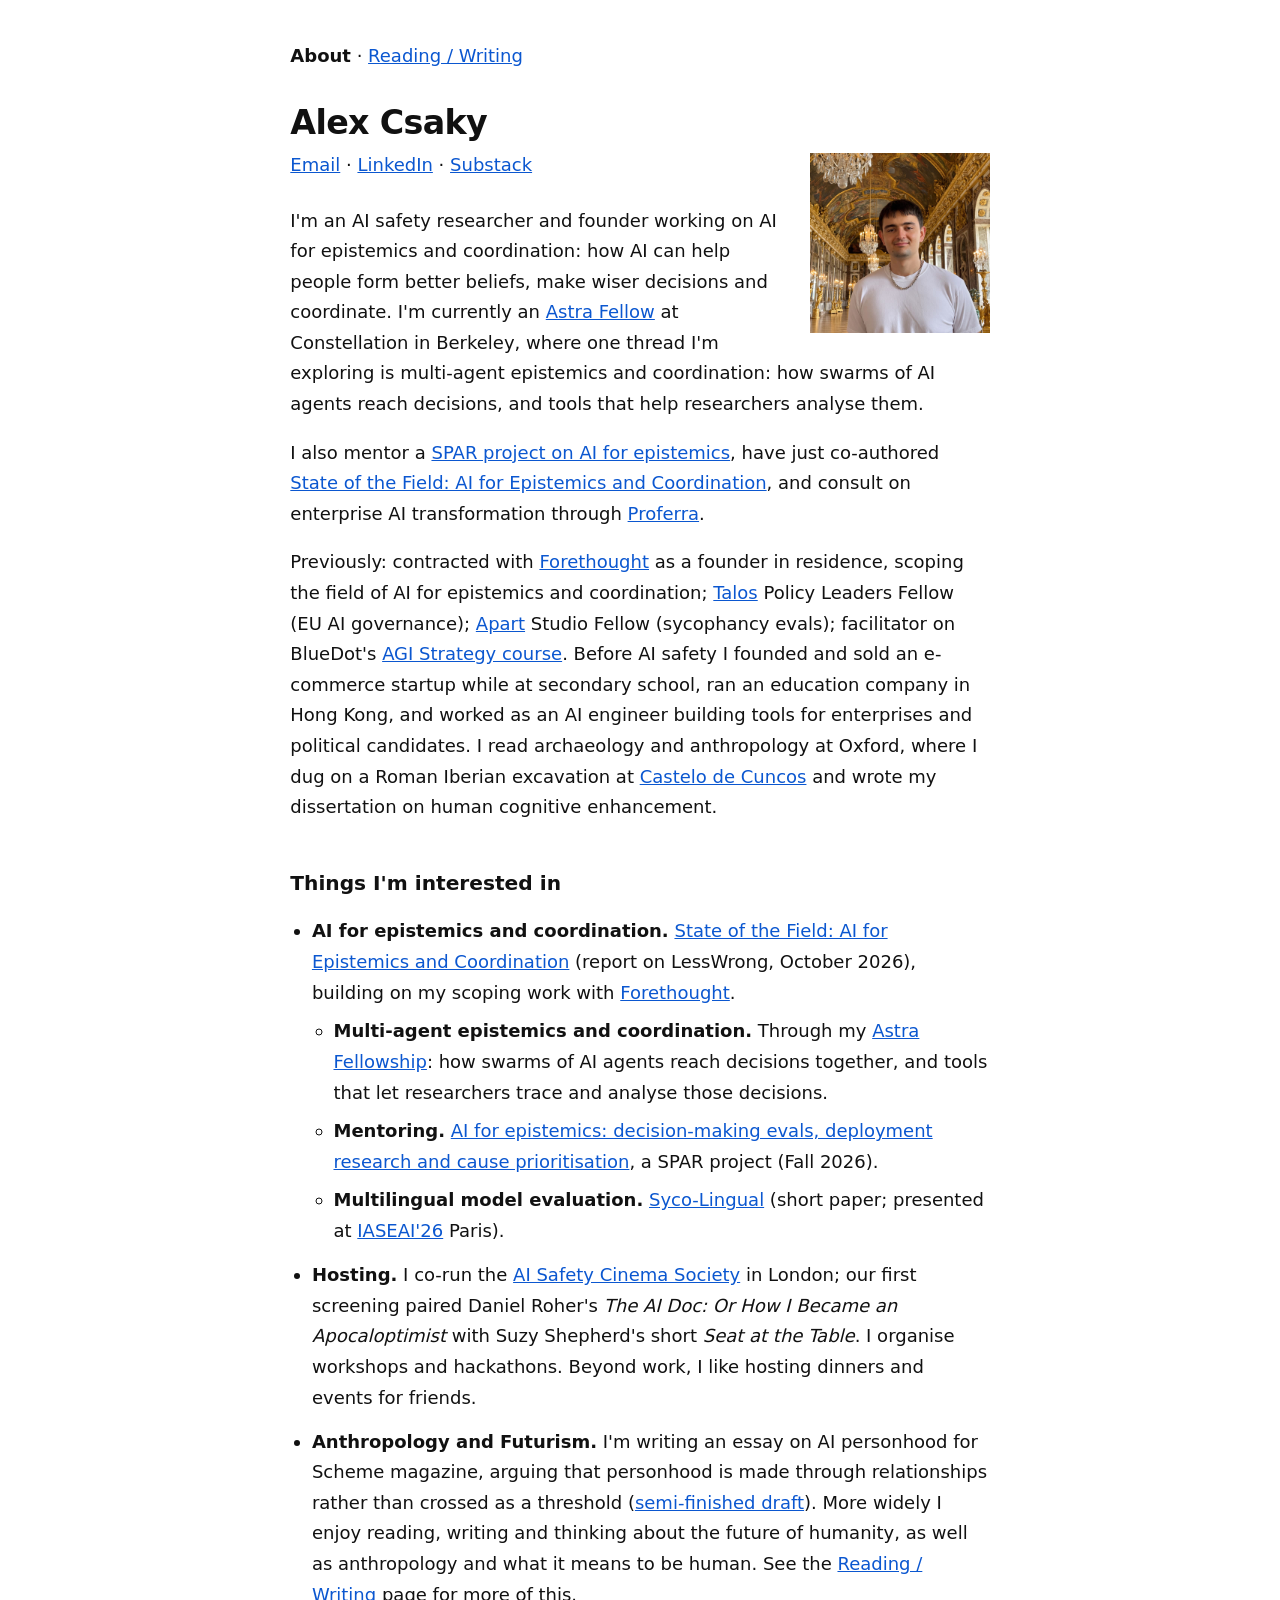
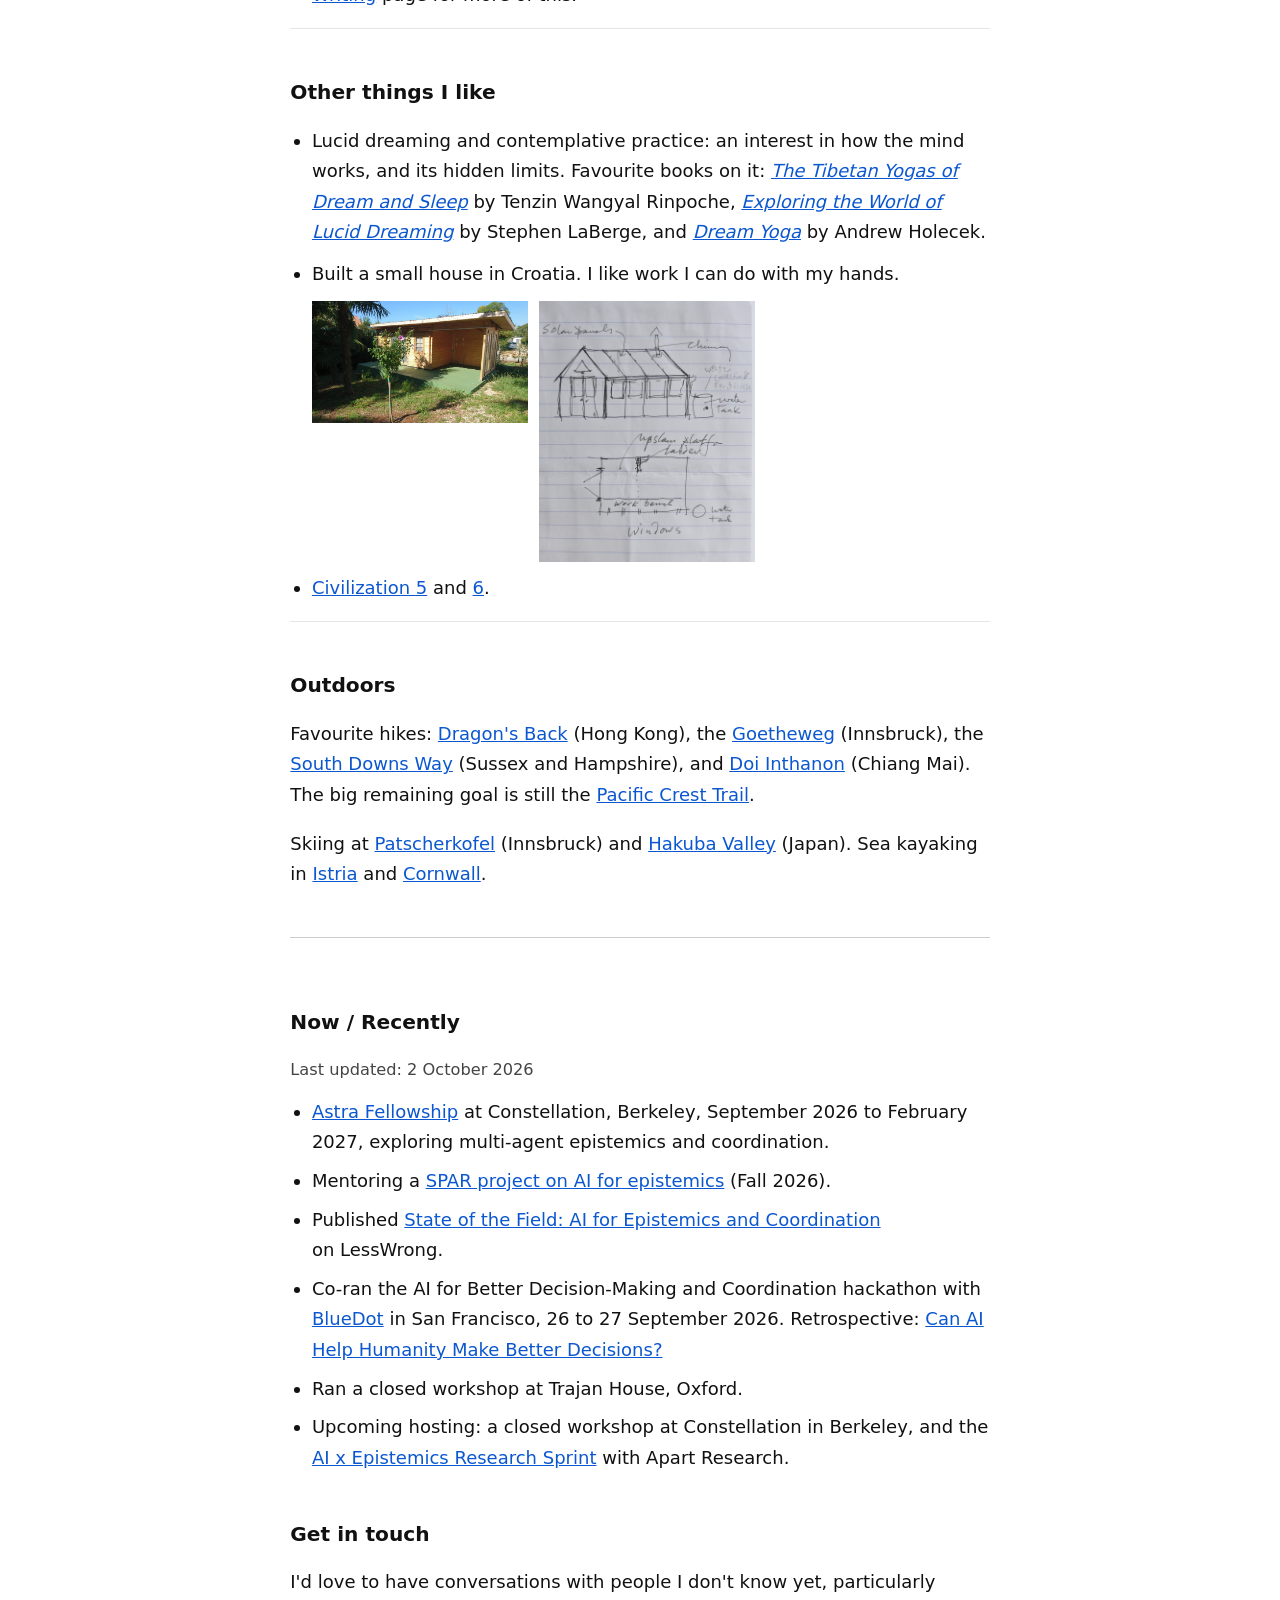
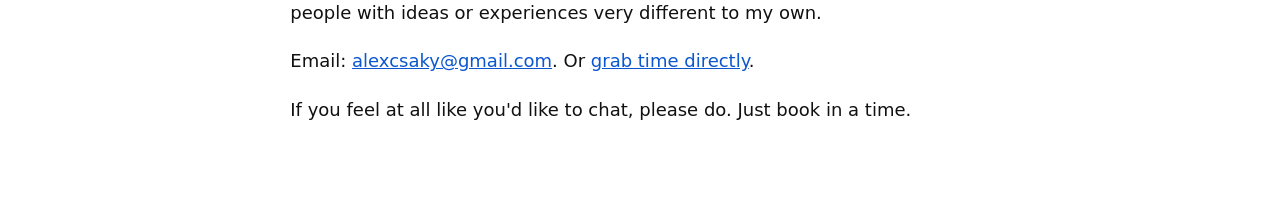
==== commit e3a79b25: "Simplify workshop and sprint wording in Now / Recently Co-Authored-By: Claude Opus 5.5 <noreply@anth" ====
--- a/index.html
+++ b/index.html
@@ -220,8 +220,8 @@
         <li>
           Co-ran the AI for Better Decision-Making and Coordination hackathon with <a href="https://bluedot.org/">BlueDot</a> in San Francisco, 26 to 27 September 2026. Retrospective: <a href="https://blog.bluedot.org/p/can-ai-help-humanity-make-better">Can AI Help Humanity Make Better Decisions?</a>
         </li>
-        <li>Ran a closed workshop with Forethought at Trajan House, Oxford.</li>
-        <li>Upcoming hosting: a closed workshop with Forethought at Constellation in Berkeley, and the <a href="https://apartresearch.com/sprints/ai-x-epistemics-research-sprint-2026-11-13-to-2026-11-15">AI x Epistemics Research Sprint</a> with Apart Research, 13 to 15 November 2026 (online, with local hubs).</li>
+        <li>Ran a closed workshop at Trajan House, Oxford.</li>
+        <li>Upcoming hosting: a closed workshop at Constellation in Berkeley, and the <a href="https://apartresearch.com/sprints/ai-x-epistemics-research-sprint-2026-11-13-to-2026-11-15">AI x Epistemics Research Sprint</a> with Apart Research.</li>
       </ul>
     </section>
 
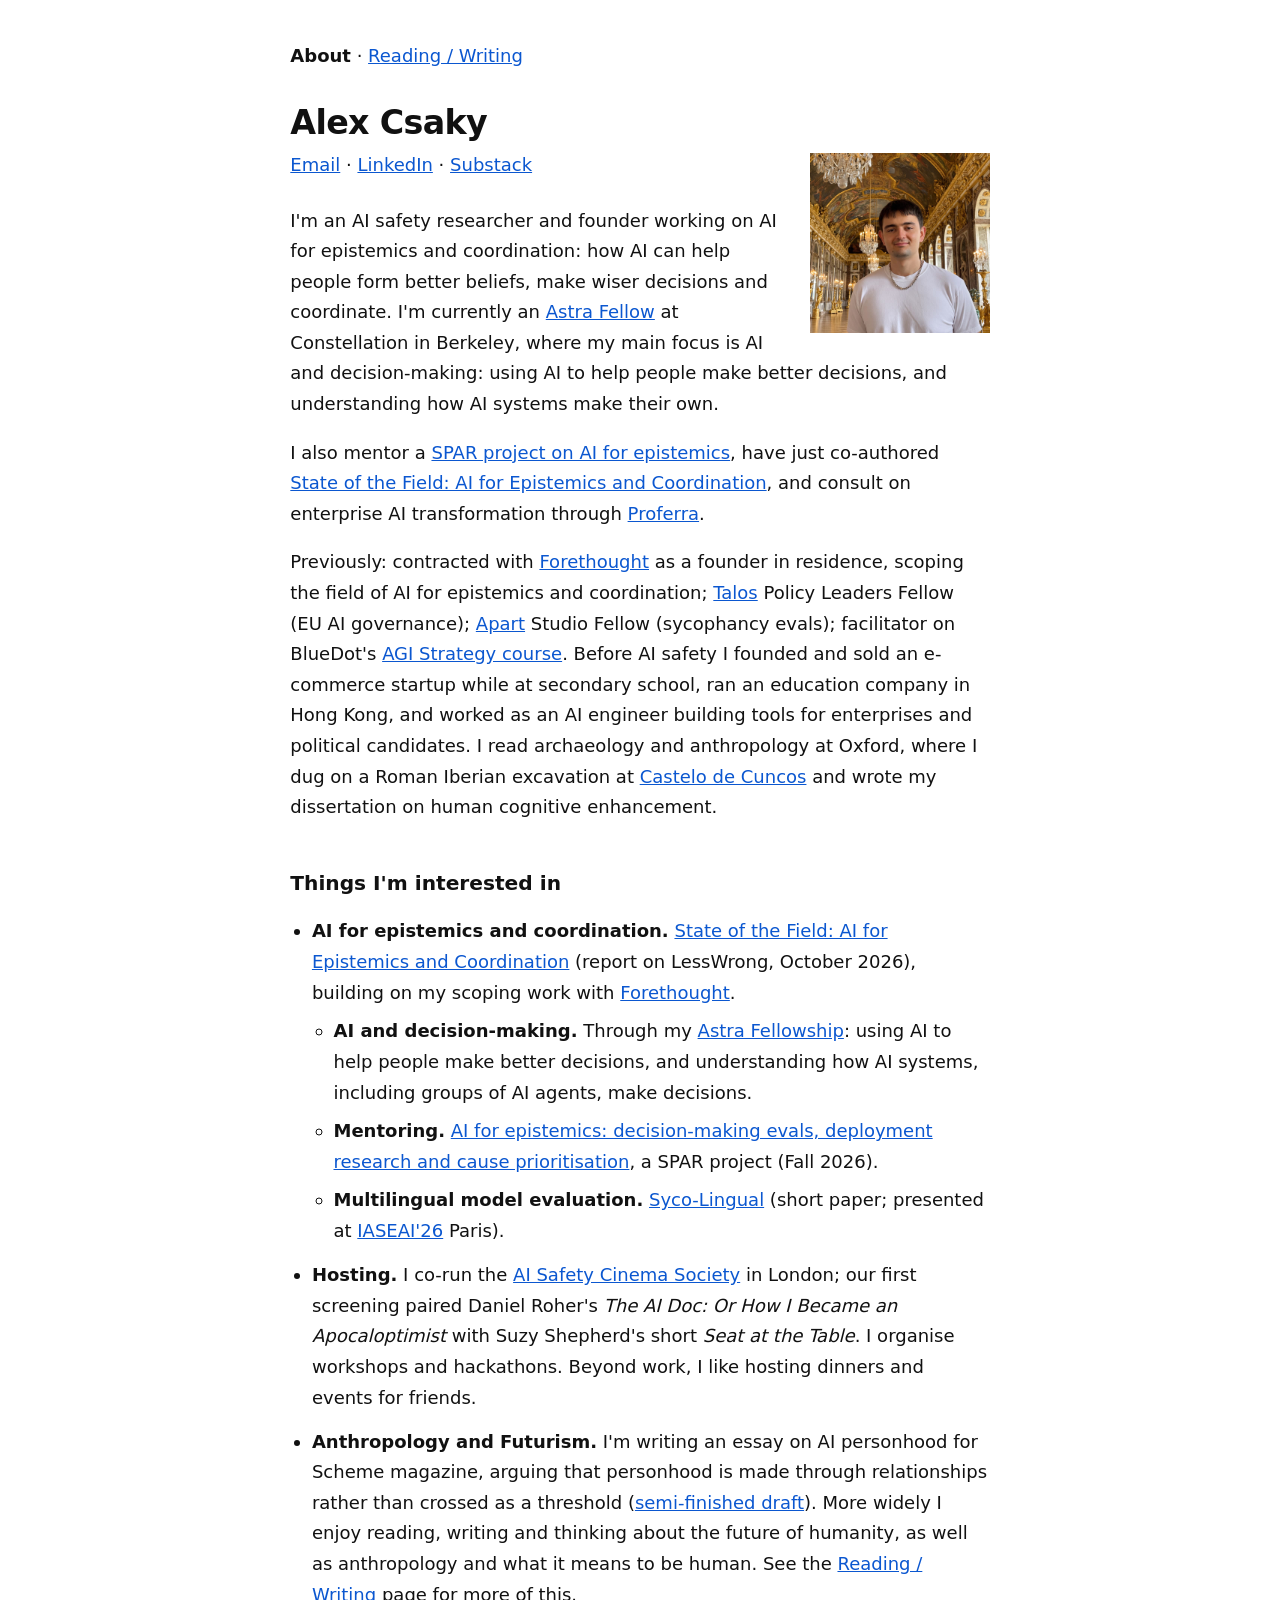
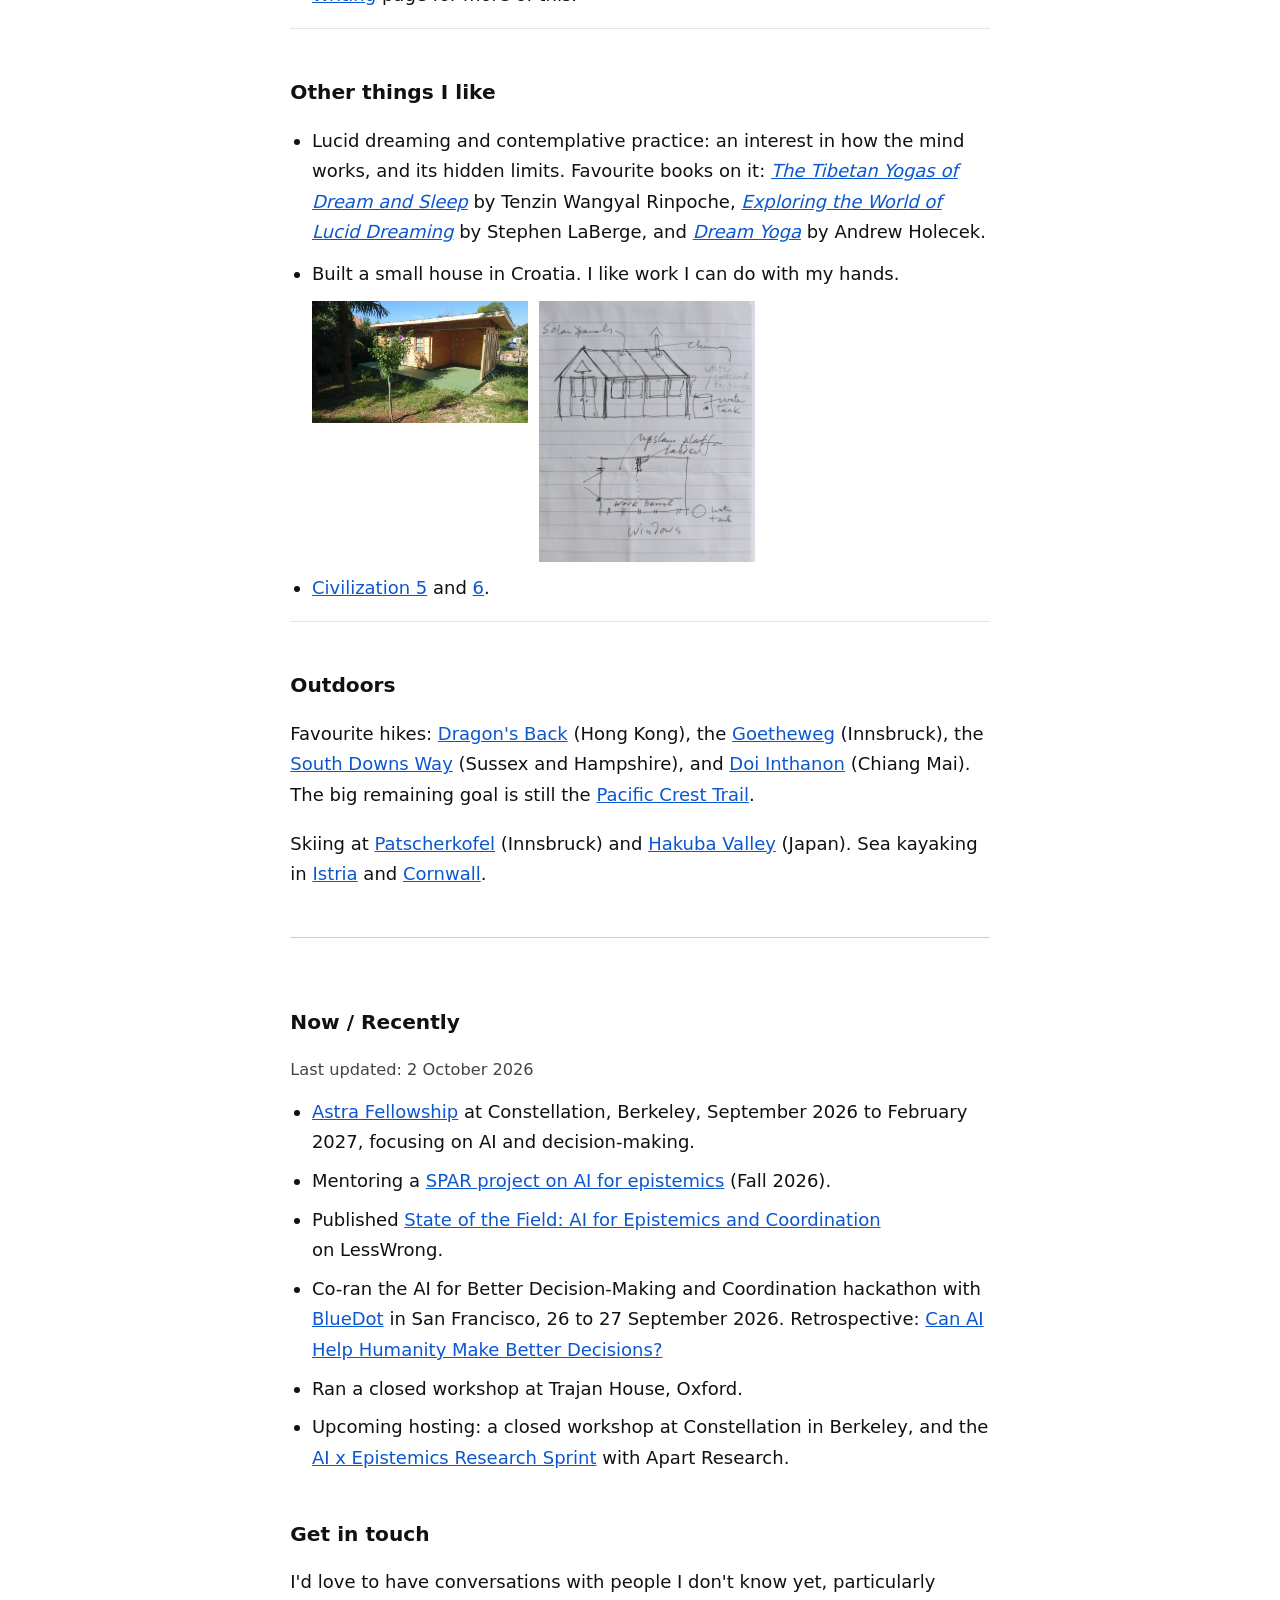
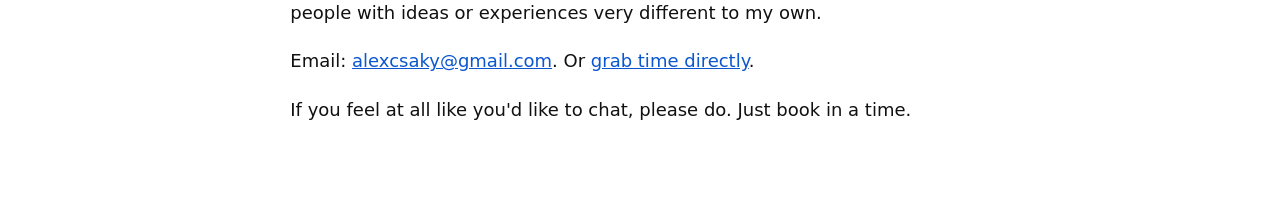
==== commit a0d73ba1: "Describe the current focus as AI and decision-making Co-Authored-By: Claude Opus 5.5 <noreply@anthro" ====
--- a/index.html
+++ b/index.html
@@ -4,14 +4,14 @@
   <meta charset="utf-8">
   <meta name="viewport" content="width=device-width, initial-scale=1">
   <title>Alex Csaky - AI safety, epistemics, founder</title>
-  <meta name="description" content="Alex Csaky is an AI safety researcher and founder working on AI for epistemics and coordination: how AI can help people form better beliefs, make wiser decisions and coordinate. Astra Fellow, currently exploring multi-agent epistemics.">
+  <meta name="description" content="Alex Csaky is an AI safety researcher and founder working on AI for epistemics and coordination: how AI can help people form better beliefs, make wiser decisions and coordinate. Astra Fellow, currently focused on AI and decision-making.">
   <link rel="canonical" href="https://alexcsaky.com/">
   <link rel="icon" href="/favicon.svg" type="image/svg+xml">
   <link rel="stylesheet" href="/style.css">
   <link rel="alternate" type="text/plain" href="/llms-full.txt">
   <link rel="describedby" href="/llms.txt">
   <meta property="og:title" content="Alex Csaky - AI safety, epistemics, founder">
-  <meta property="og:description" content="AI safety researcher and founder working on AI for epistemics and coordination: how AI can help people form better beliefs, make wiser decisions and coordinate. Astra Fellow, currently exploring multi-agent epistemics.">
+  <meta property="og:description" content="AI safety researcher and founder working on AI for epistemics and coordination: how AI can help people form better beliefs, make wiser decisions and coordinate. Astra Fellow, currently focused on AI and decision-making.">
   <meta property="og:url" content="https://alexcsaky.com/">
   <meta property="og:type" content="profile">
   <meta property="og:locale" content="en_GB">
@@ -21,7 +21,7 @@
   <meta property="og:image" content="https://alexcsaky.com/alex.jpg">
   <meta name="twitter:card" content="summary_large_image">
   <meta name="twitter:title" content="Alex Csaky - AI safety, epistemics, founder">
-  <meta name="twitter:description" content="AI safety researcher and founder working on AI for epistemics and coordination: how AI can help people form better beliefs, make wiser decisions and coordinate. Astra Fellow, currently exploring multi-agent epistemics.">
+  <meta name="twitter:description" content="AI safety researcher and founder working on AI for epistemics and coordination: how AI can help people form better beliefs, make wiser decisions and coordinate. Astra Fellow, currently focused on AI and decision-making.">
   <meta name="twitter:image" content="https://alexcsaky.com/alex.jpg">
   <script type="application/ld+json">
   {
@@ -44,7 +44,7 @@
         "email": "alexcsaky@gmail.com",
         "image": "https://alexcsaky.com/alex.jpg",
         "jobTitle": "AI safety researcher",
-        "description": "AI safety researcher and founder working on AI for epistemics and coordination: how AI can help people form better beliefs, make wiser decisions and coordinate. Astra Fellow, currently exploring multi-agent epistemics.",
+        "description": "AI safety researcher and founder working on AI for epistemics and coordination: how AI can help people form better beliefs, make wiser decisions and coordinate. Astra Fellow, currently focused on AI and decision-making.",
         "dateModified": "2026-10-02",
         "affiliation": [
           {
@@ -66,7 +66,7 @@
         "knowsAbout": [
           "AI safety",
           "AI for epistemics and coordination",
-          "multi-agent epistemics and coordination",
+          "AI and decision-making",
           "multilingual model evaluation",
           "anthropology"
         ],
@@ -121,7 +121,7 @@
       <a rel="me" href="https://alexcsaky.substack.com/">Substack</a>
     </p>
 
-    <p>I'm an AI safety researcher and founder working on AI for epistemics and coordination: how AI can help people form better beliefs, make wiser decisions and coordinate. I'm currently an <a href="https://constellation.org/programs/astra">Astra Fellow</a> at Constellation in Berkeley, where one thread I'm exploring is multi-agent epistemics and coordination: how swarms of AI agents reach decisions, and tools that help researchers analyse them.</p>
+    <p>I'm an AI safety researcher and founder working on AI for epistemics and coordination: how AI can help people form better beliefs, make wiser decisions and coordinate. I'm currently an <a href="https://constellation.org/programs/astra">Astra Fellow</a> at Constellation in Berkeley, where my main focus is AI and decision-making: using AI to help people make better decisions, and understanding how AI systems make their own.</p>
 
     <p>I also mentor a <a href="https://sparai.org/projects/f26/rec9Oet0sZQOusVbi/">SPAR project on AI for epistemics</a>, have just co-authored <a href="https://www.lesswrong.com/posts/uw8RQ8yjKexnhTw6E/state-of-the-field-ai-for-epistemics-and-coordination">State of the Field: AI for Epistemics and Coordination</a>, and consult on enterprise AI transformation through <a href="https://proferra.org/">Proferra</a>.</p>
 
@@ -135,8 +135,8 @@
         (report on LessWrong, October 2026), building on my scoping work with <a href="https://www.forethought.org/">Forethought</a>.
         <ul>
           <li>
-            <strong>Multi-agent epistemics and coordination.</strong>
-            Through my <a href="https://constellation.org/programs/astra">Astra Fellowship</a>: how swarms of AI agents reach decisions together, and tools that let researchers trace and analyse those decisions.
+            <strong>AI and decision-making.</strong>
+            Through my <a href="https://constellation.org/programs/astra">Astra Fellowship</a>: using AI to help people make better decisions, and understanding how AI systems, including groups of AI agents, make decisions.
           </li>
           <li>
             <strong>Mentoring.</strong>
@@ -211,7 +211,7 @@
       <ul>
         <li>
           <a href="https://constellation.org/programs/astra">Astra Fellowship</a>
-          at Constellation, Berkeley, September 2026 to February 2027, exploring multi-agent epistemics and coordination.
+          at Constellation, Berkeley, September 2026 to February 2027, focusing on AI and decision-making.
         </li>
         <li>Mentoring a <a href="https://sparai.org/projects/f26/rec9Oet0sZQOusVbi/">SPAR project on AI for epistemics</a> (Fall 2026).</li>
         <li>
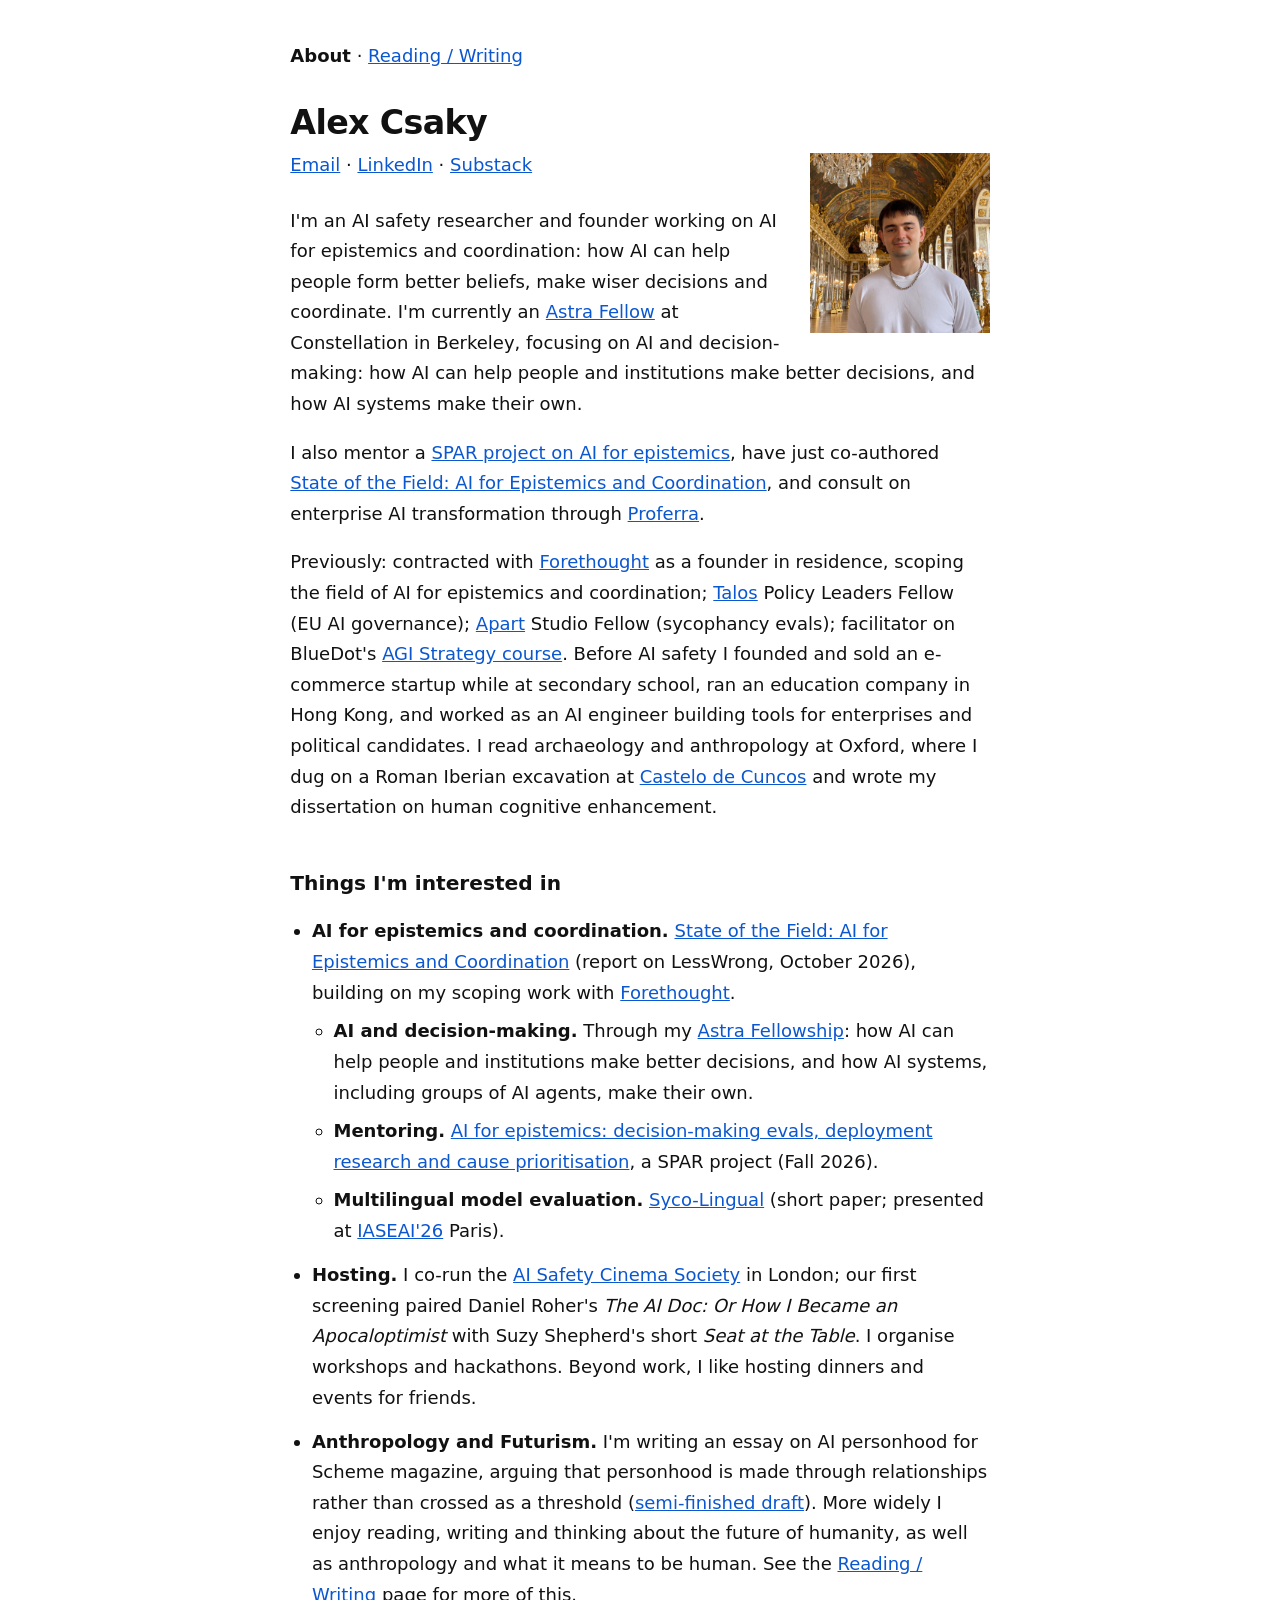
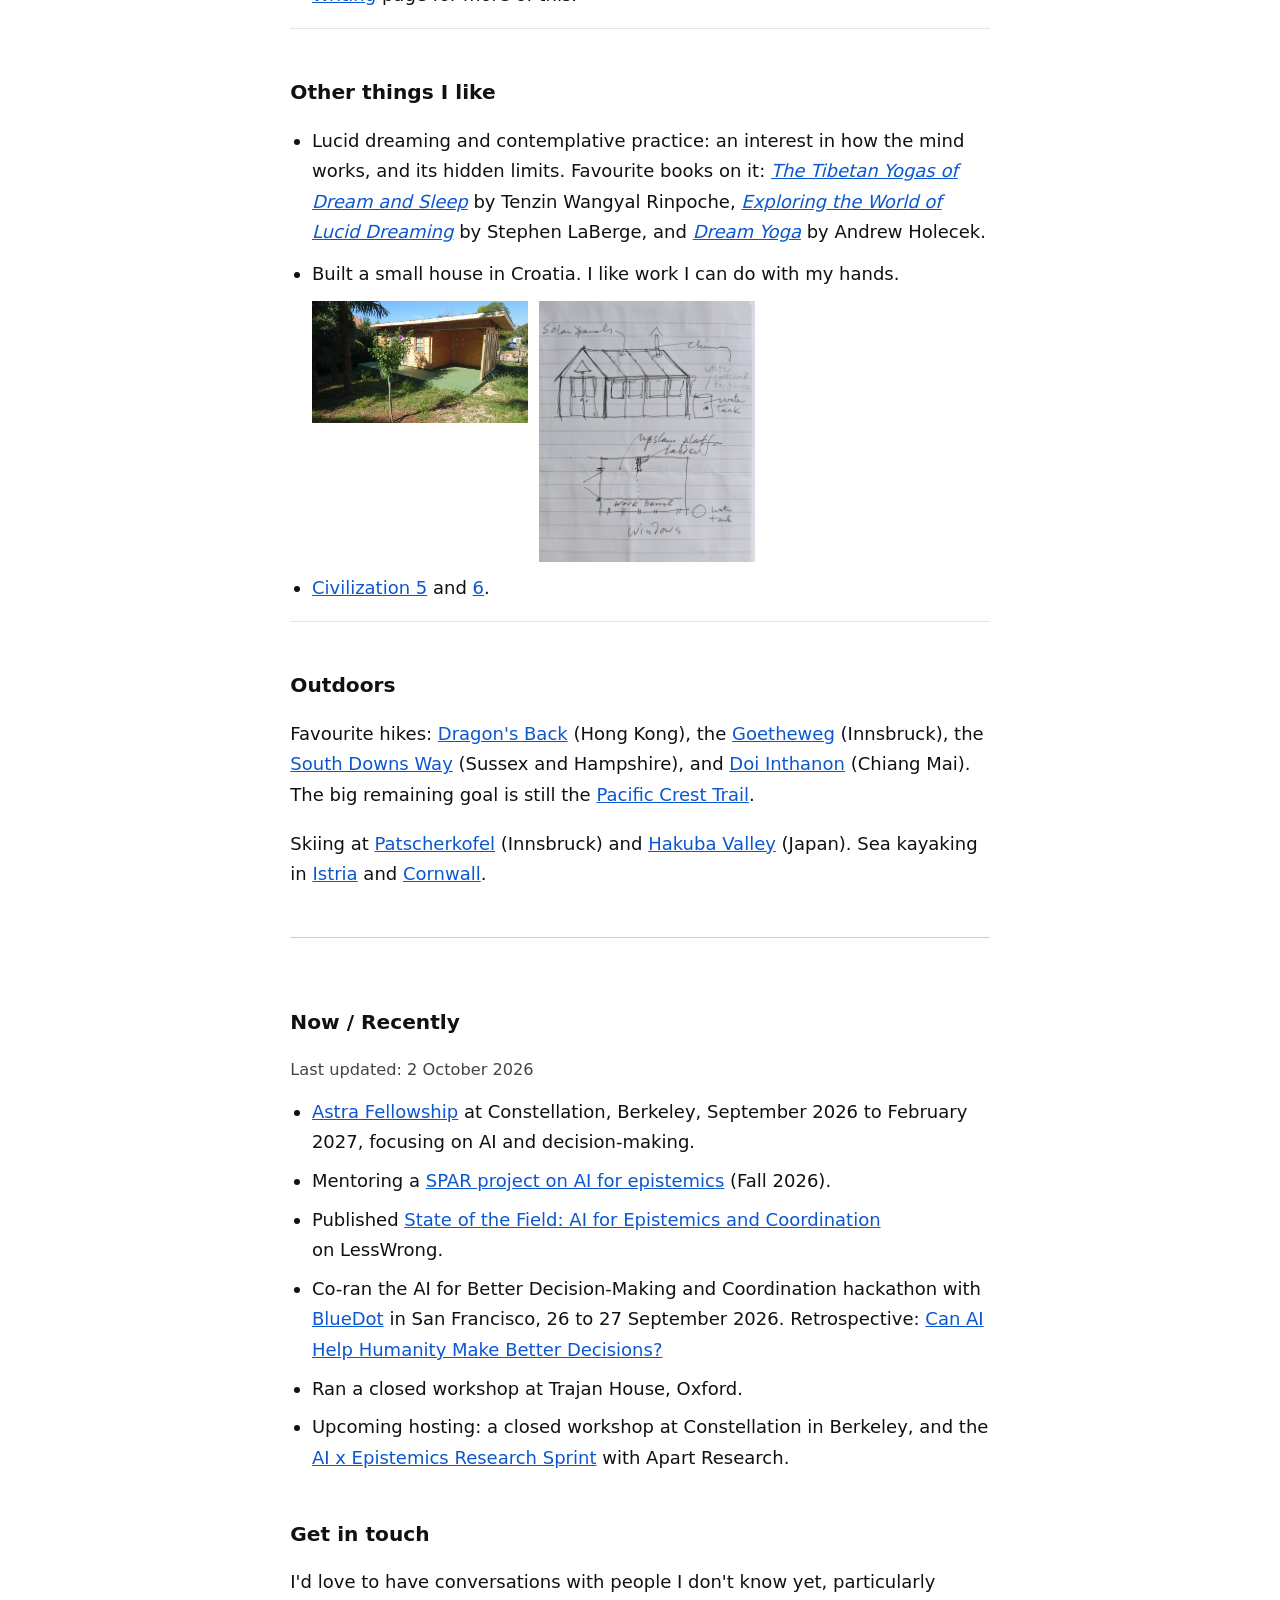
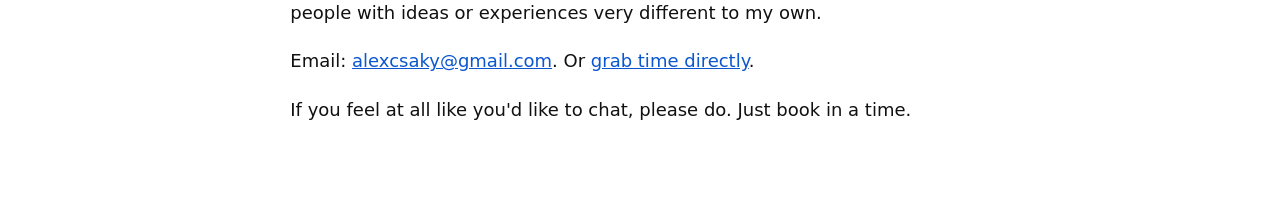
==== commit c0383d9b: "Use option 2 wording: people and institutions Co-Authored-By: Claude Opus 5.5 <noreply@anthropic.com" ====
--- a/index.html
+++ b/index.html
@@ -121,7 +121,7 @@
       <a rel="me" href="https://alexcsaky.substack.com/">Substack</a>
     </p>
 
-    <p>I'm an AI safety researcher and founder working on AI for epistemics and coordination: how AI can help people form better beliefs, make wiser decisions and coordinate. I'm currently an <a href="https://constellation.org/programs/astra">Astra Fellow</a> at Constellation in Berkeley, where my main focus is AI and decision-making: using AI to help people make better decisions, and understanding how AI systems make their own.</p>
+    <p>I'm an AI safety researcher and founder working on AI for epistemics and coordination: how AI can help people form better beliefs, make wiser decisions and coordinate. I'm currently an <a href="https://constellation.org/programs/astra">Astra Fellow</a> at Constellation in Berkeley, focusing on AI and decision-making: how AI can help people and institutions make better decisions, and how AI systems make their own.</p>
 
     <p>I also mentor a <a href="https://sparai.org/projects/f26/rec9Oet0sZQOusVbi/">SPAR project on AI for epistemics</a>, have just co-authored <a href="https://www.lesswrong.com/posts/uw8RQ8yjKexnhTw6E/state-of-the-field-ai-for-epistemics-and-coordination">State of the Field: AI for Epistemics and Coordination</a>, and consult on enterprise AI transformation through <a href="https://proferra.org/">Proferra</a>.</p>
 
@@ -136,7 +136,7 @@
         <ul>
           <li>
             <strong>AI and decision-making.</strong>
-            Through my <a href="https://constellation.org/programs/astra">Astra Fellowship</a>: using AI to help people make better decisions, and understanding how AI systems, including groups of AI agents, make decisions.
+            Through my <a href="https://constellation.org/programs/astra">Astra Fellowship</a>: how AI can help people and institutions make better decisions, and how AI systems, including groups of AI agents, make their own.
           </li>
           <li>
             <strong>Mentoring.</strong>
